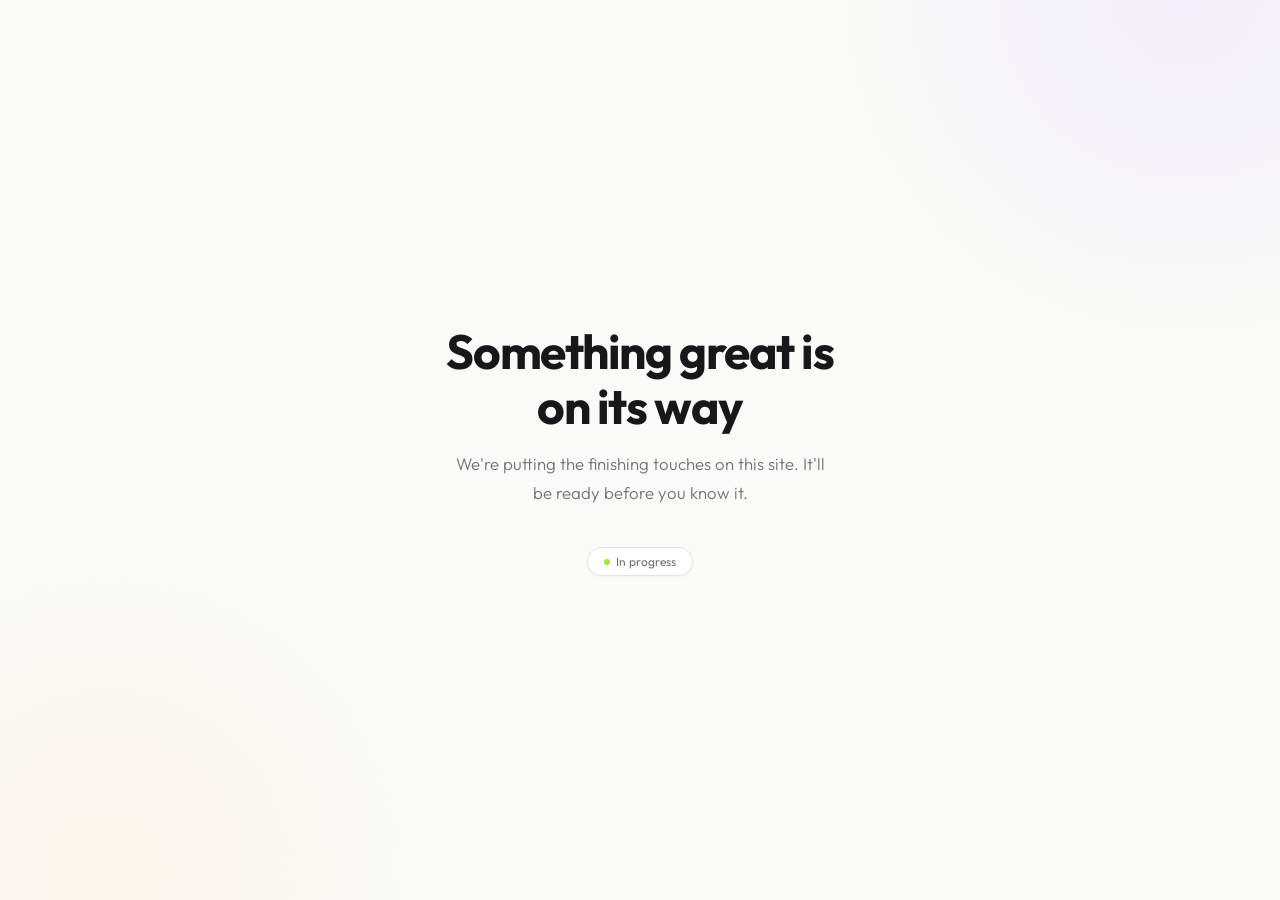
==== wwwroot/index.html @ 598d8e26 "Initial site: victor-law" ====
<!DOCTYPE html>
<html lang="en">
<head>
  <meta charset="UTF-8">
  <meta name="viewport" content="width=device-width, initial-scale=1.0">
  <title>victor-law</title>
  <link rel="preconnect" href="https://fonts.googleapis.com">
  <link href="https://fonts.googleapis.com/css2?family=Outfit:wght@300;400;600;700&display=swap" rel="stylesheet">
  <style>
    * { margin: 0; padding: 0; box-sizing: border-box; }

    body {
      min-height: 100vh;
      display: flex;
      align-items: center;
      justify-content: center;
      font-family: 'Outfit', sans-serif;
      background: #fafaf8;
      color: #18181b;
      padding: 2rem;
      position: relative;
      overflow: hidden;
    }

    body::before {
      content: '';
      position: fixed;
      top: -40%;
      right: -20%;
      width: 700px;
      height: 700px;
      background: radial-gradient(circle, rgba(215, 200, 255, 0.25) 0%, transparent 70%);
      pointer-events: none;
    }

    body::after {
      content: '';
      position: fixed;
      bottom: -30%;
      left: -15%;
      width: 600px;
      height: 600px;
      background: radial-gradient(circle, rgba(255, 220, 180, 0.2) 0%, transparent 70%);
      pointer-events: none;
    }

    .page {
      position: relative;
      z-index: 1;
      text-align: center;
      max-width: 520px;
    }

    h1 {
      font-size: clamp(2rem, 5vw, 3rem);
      font-weight: 700;
      letter-spacing: -0.03em;
      line-height: 1.15;
      margin-bottom: 1rem;
    }

    .subtitle {
      font-size: 1.05rem;
      font-weight: 300;
      color: #71717a;
      line-height: 1.7;
      max-width: 380px;
      margin: 0 auto 2.5rem;
    }

    .pill {
      display: inline-flex;
      align-items: center;
      gap: 6px;
      background: #fff;
      border: 1px solid #e4e4e7;
      border-radius: 100px;
      padding: 6px 16px;
      font-size: 0.75rem;
      font-weight: 400;
      color: #71717a;
      box-shadow: 0 1px 3px rgba(0,0,0,0.04);
    }

    .pill .dot {
      width: 6px;
      height: 6px;
      border-radius: 50%;
      background: #a3e635;
      flex-shrink: 0;
    }
  </style>
</head>
<body>
  <div class="page">
    <h1>Something great is<br>on its way</h1>
    <p class="subtitle">We're putting the finishing touches on this site. It'll be ready before you know it.</p>
    <div class="pill">
      <span class="dot"></span>
      In progress
    </div>
  </div>
</body>
</html>
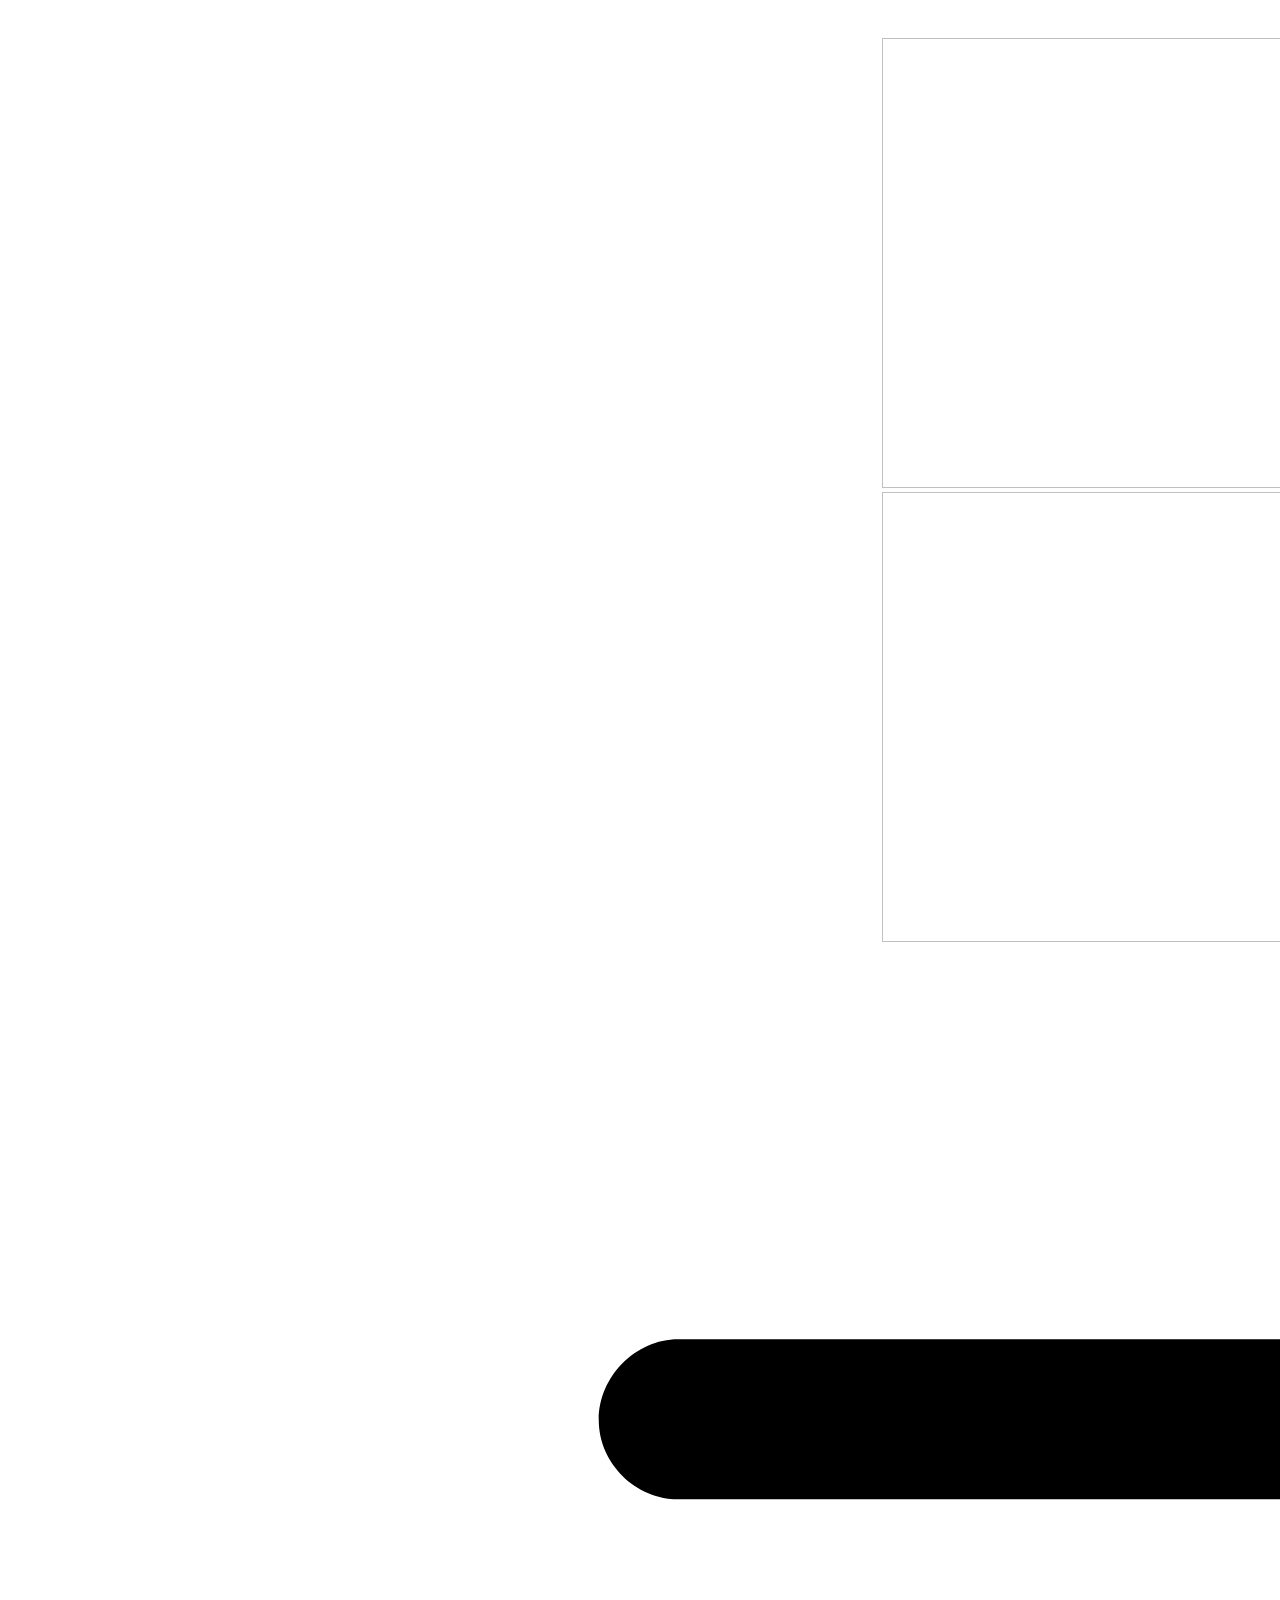
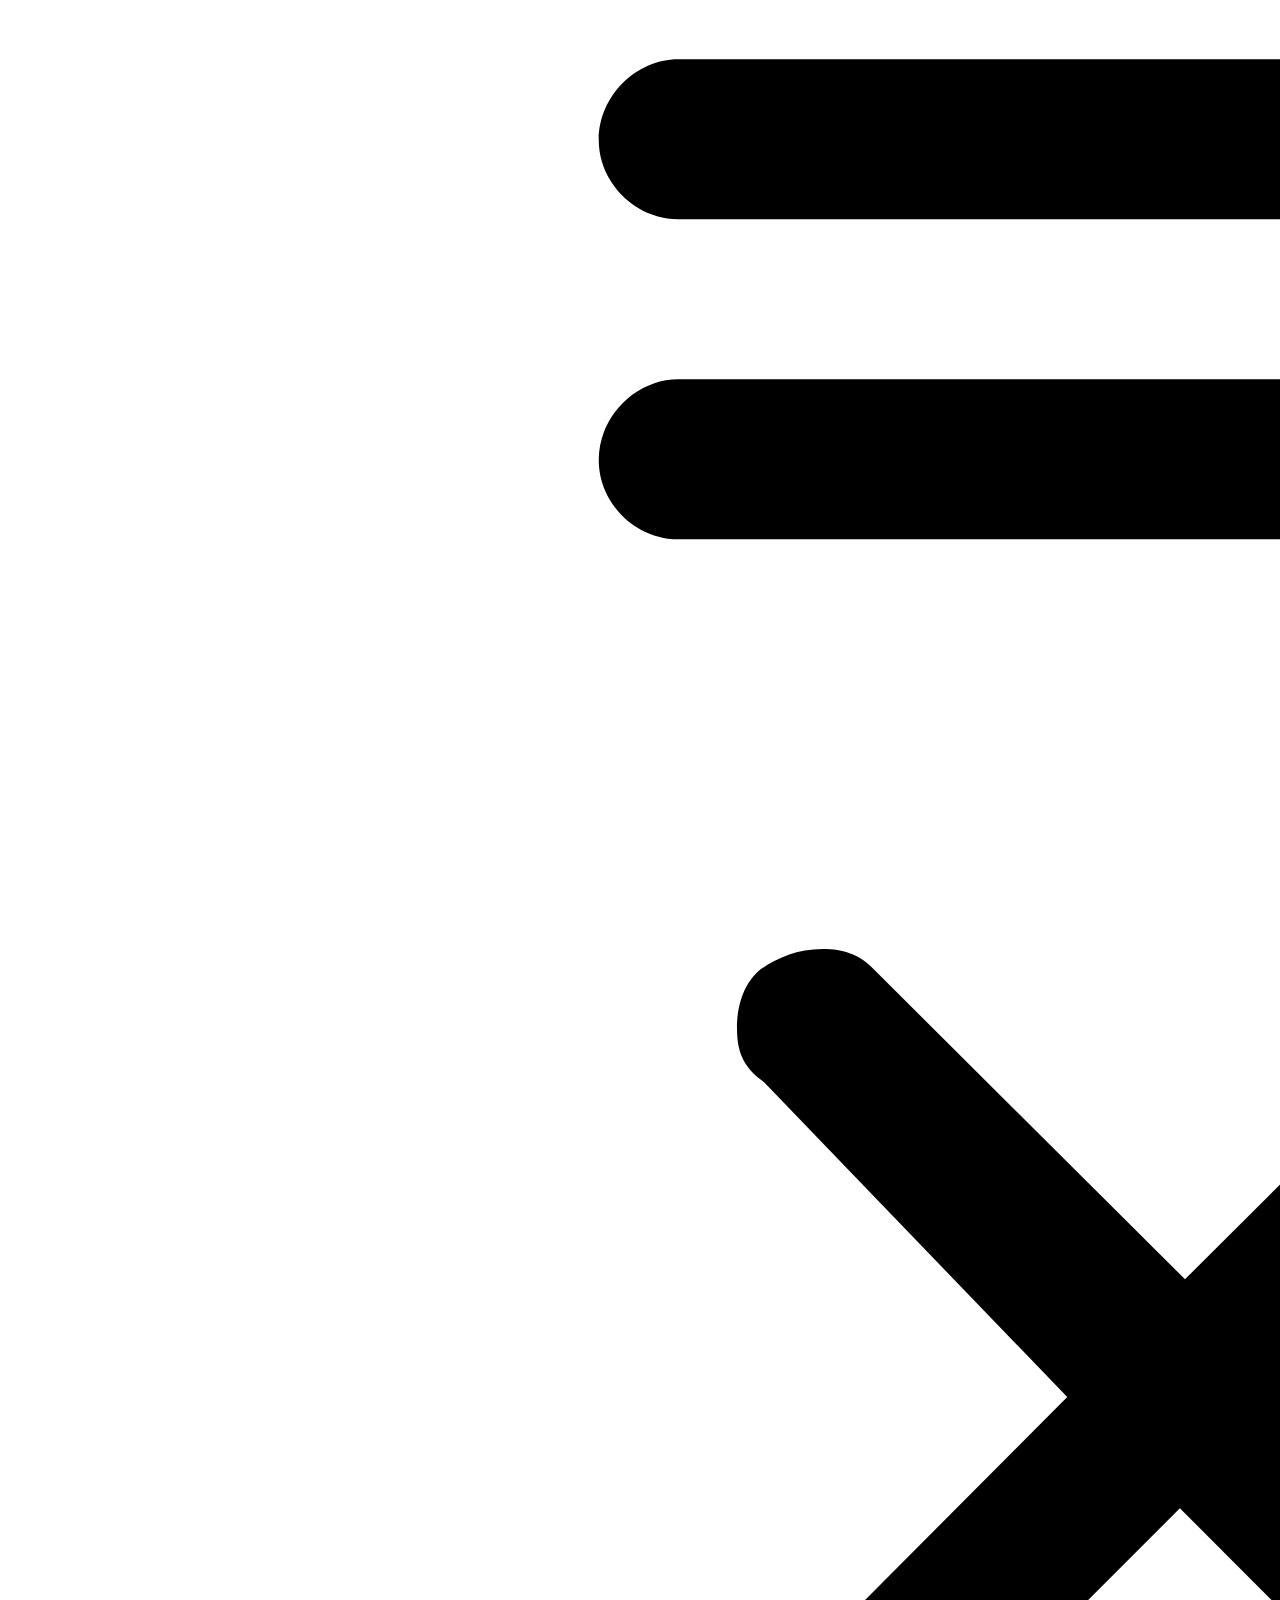
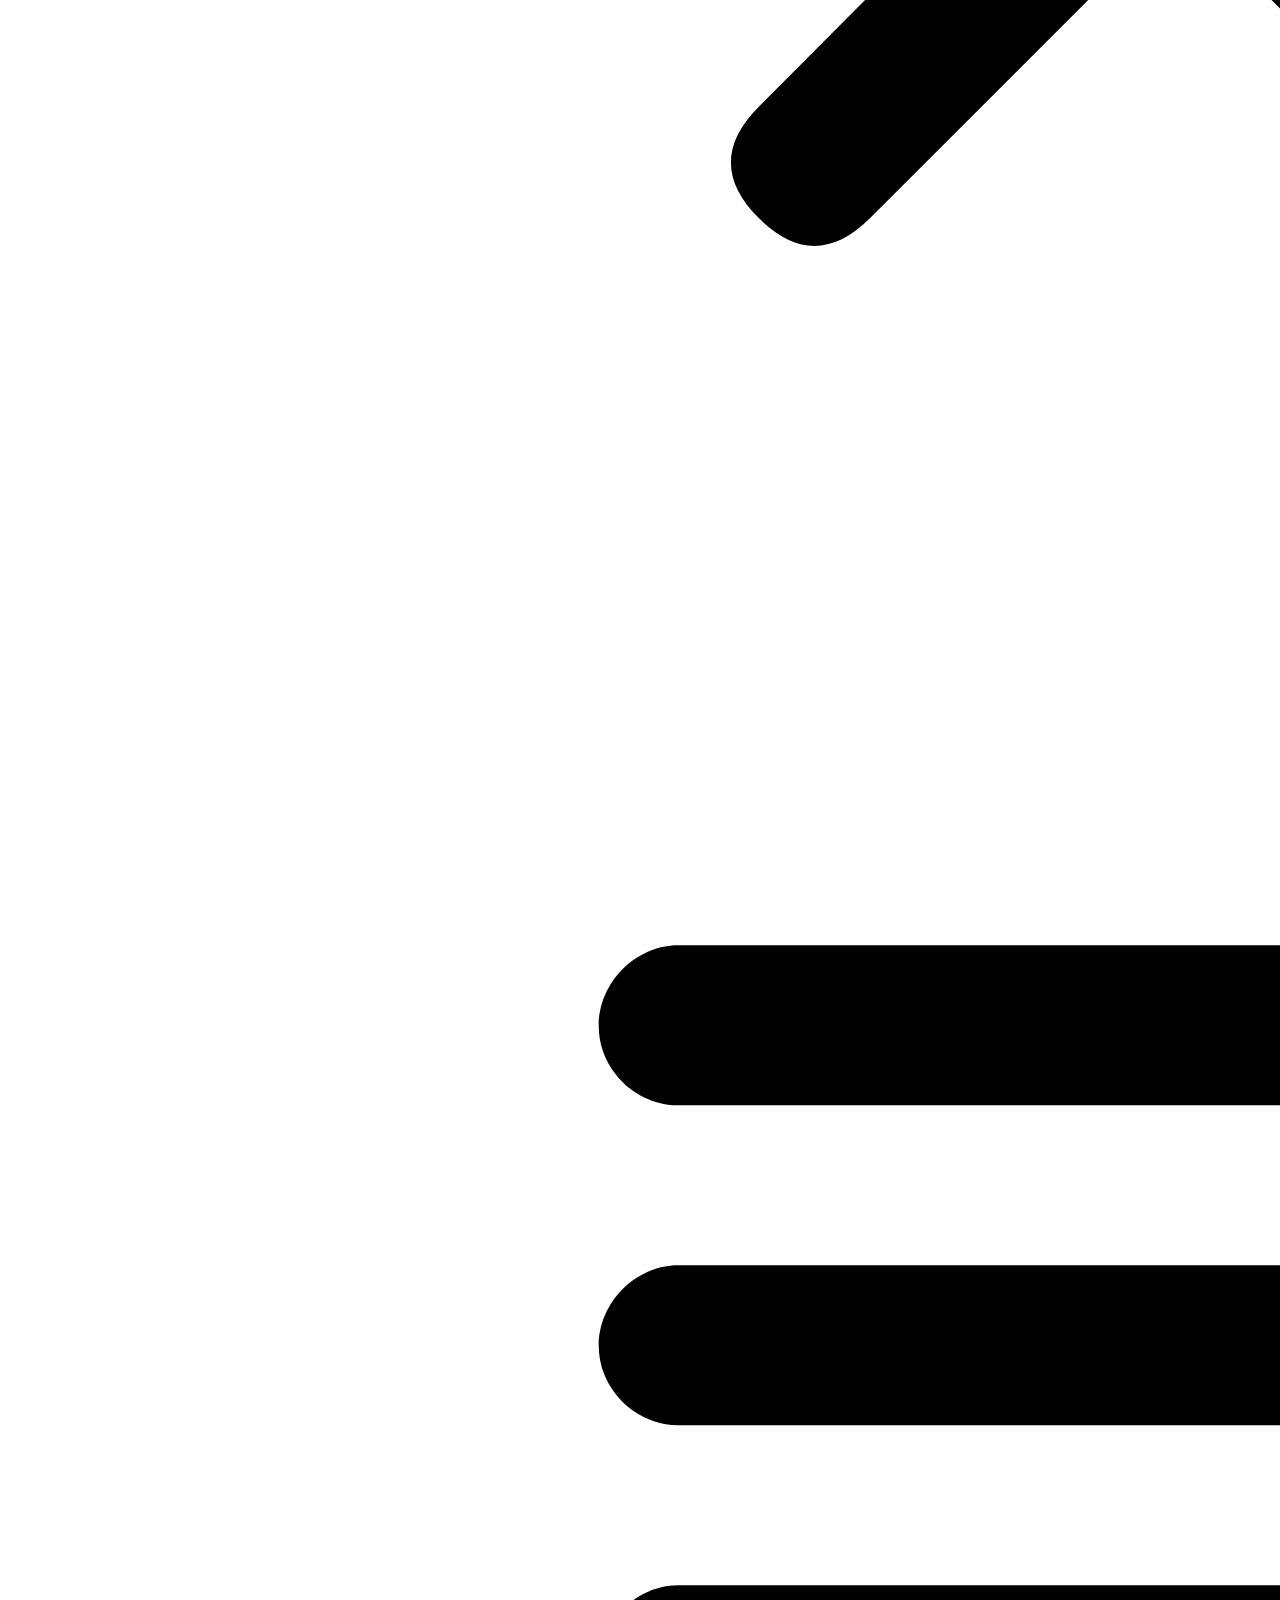
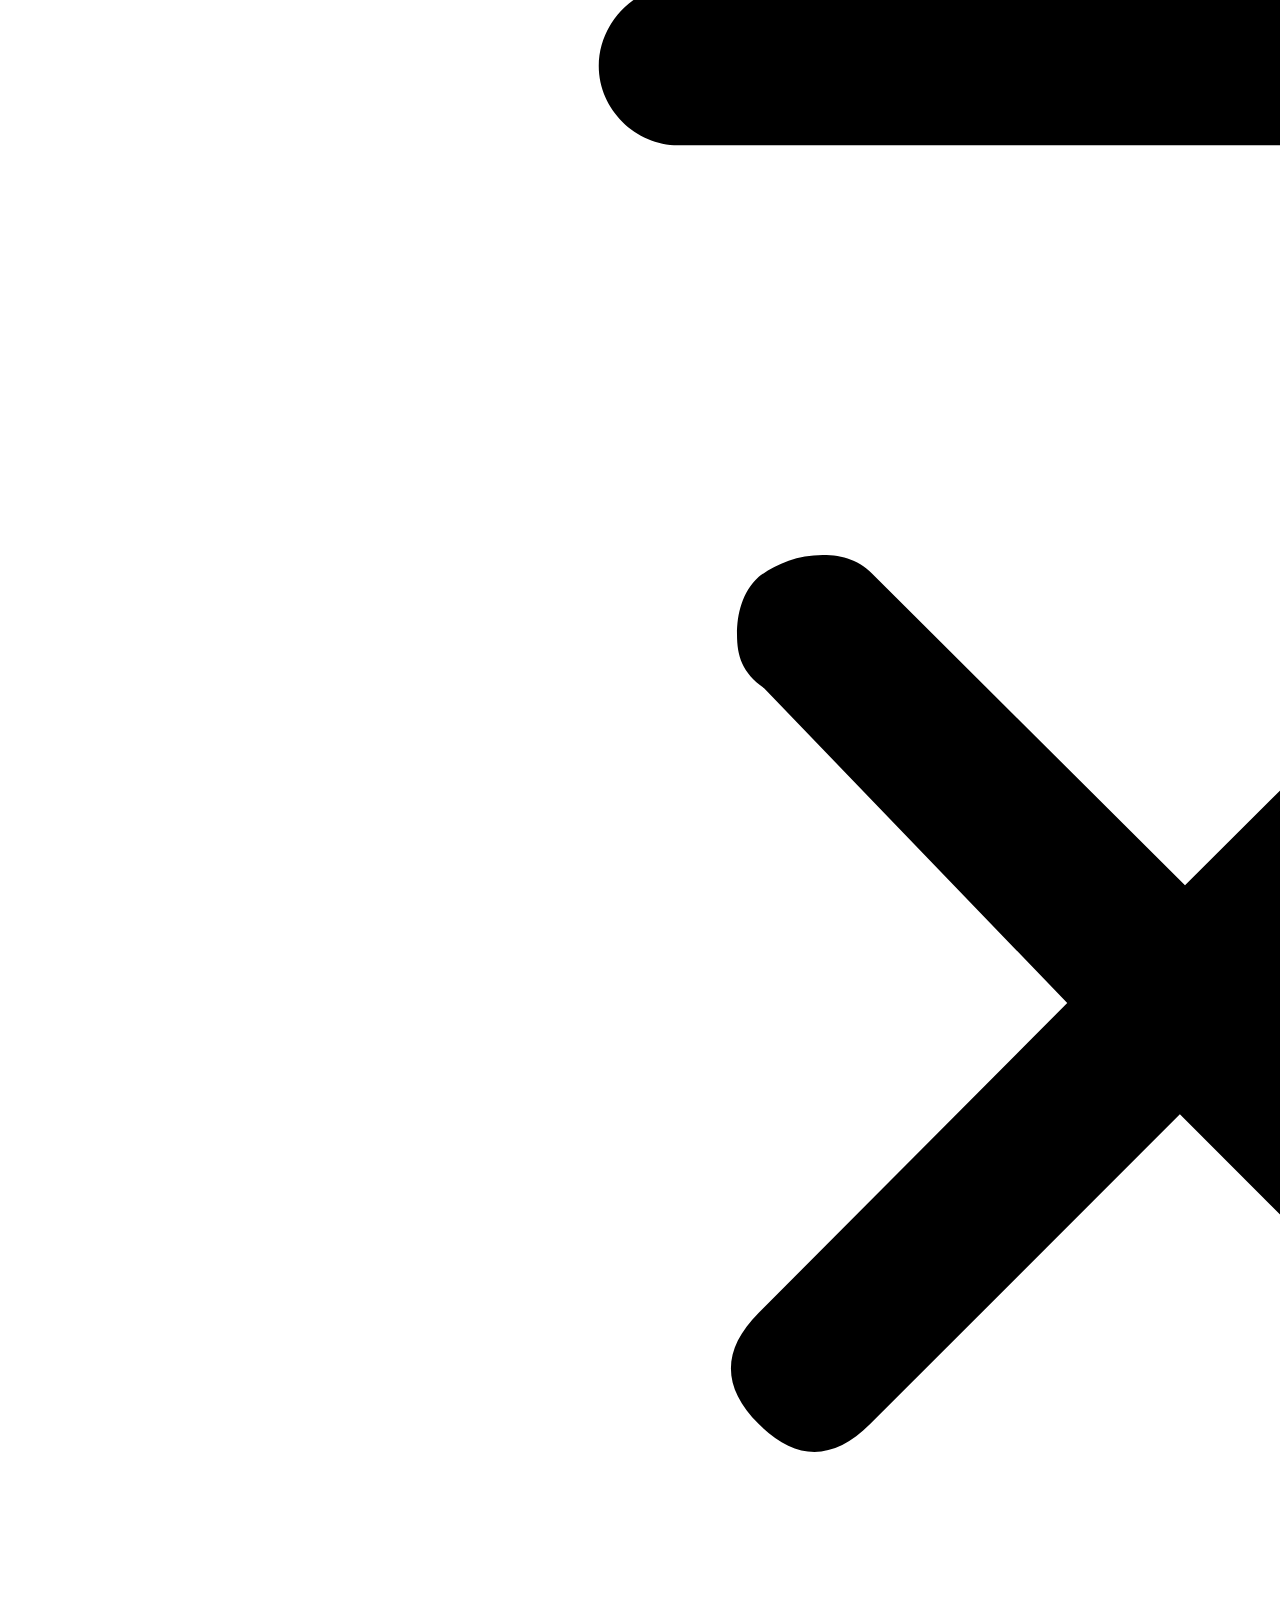
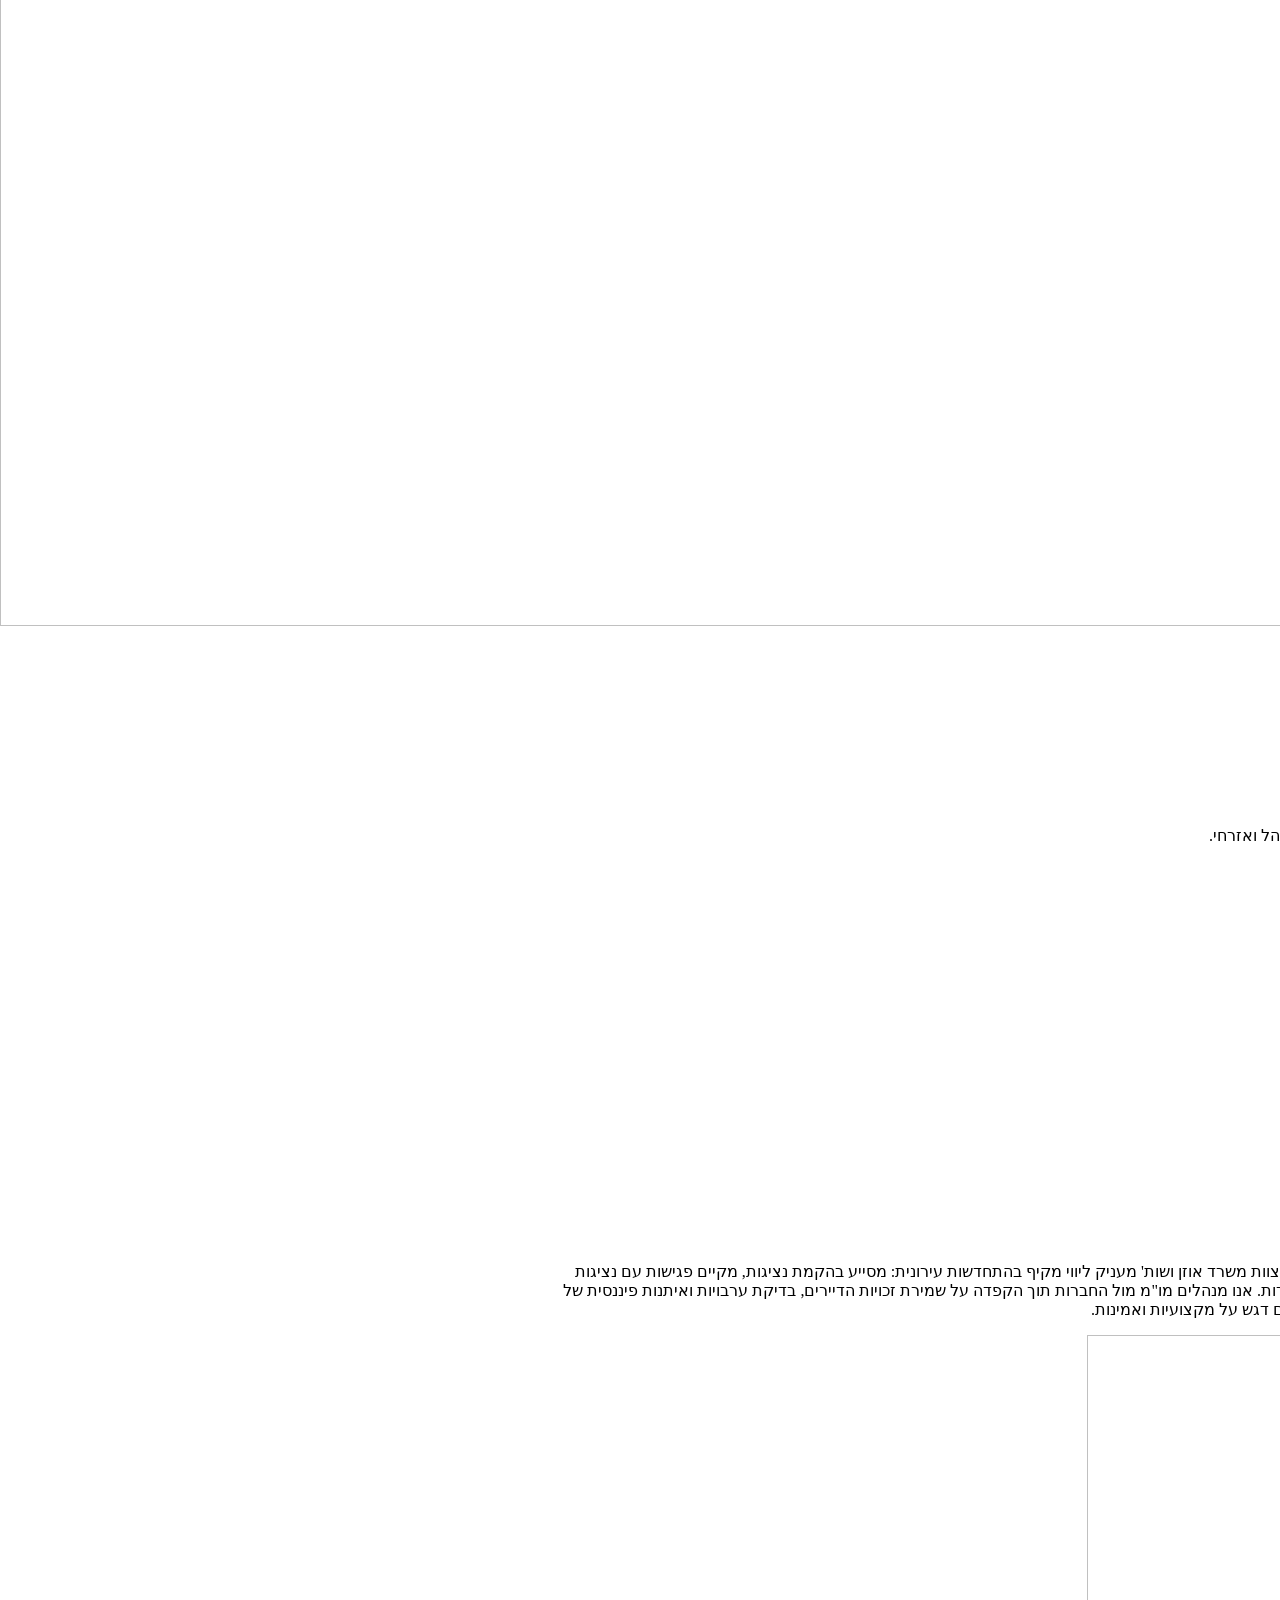
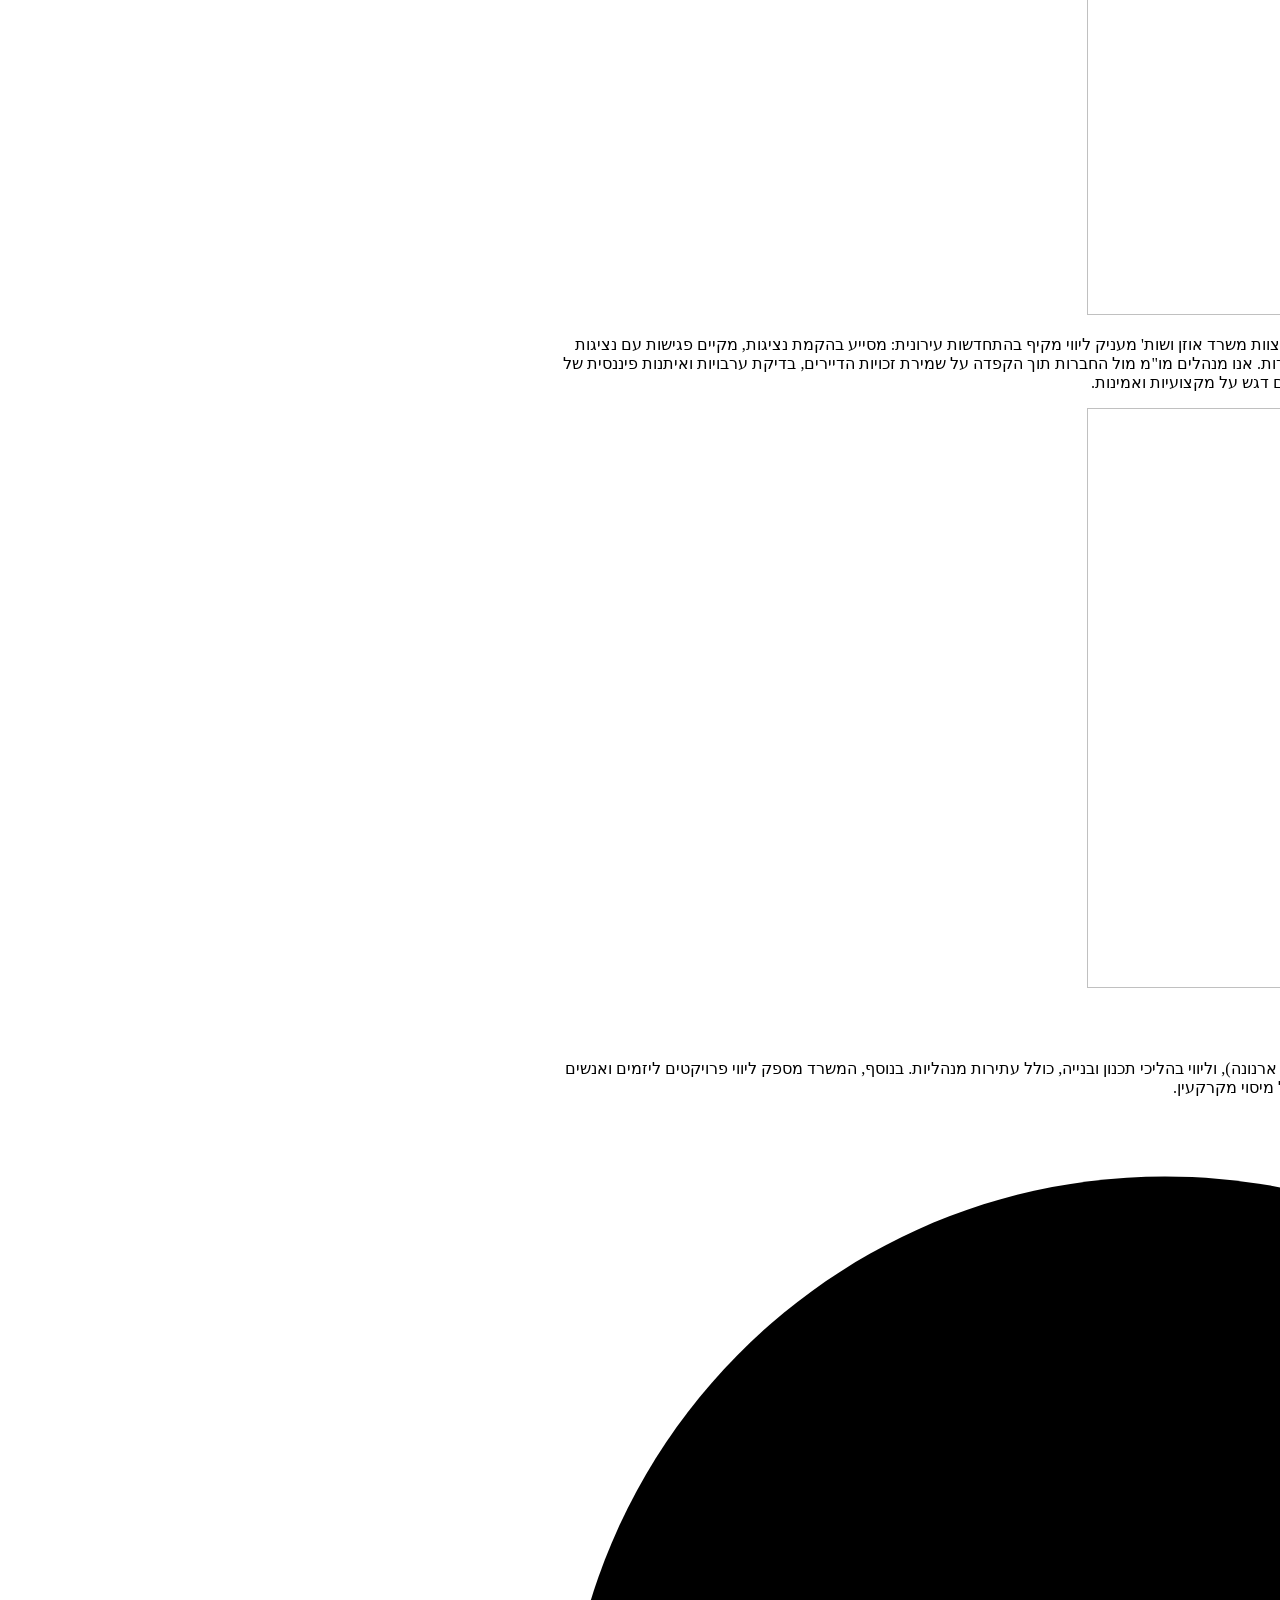
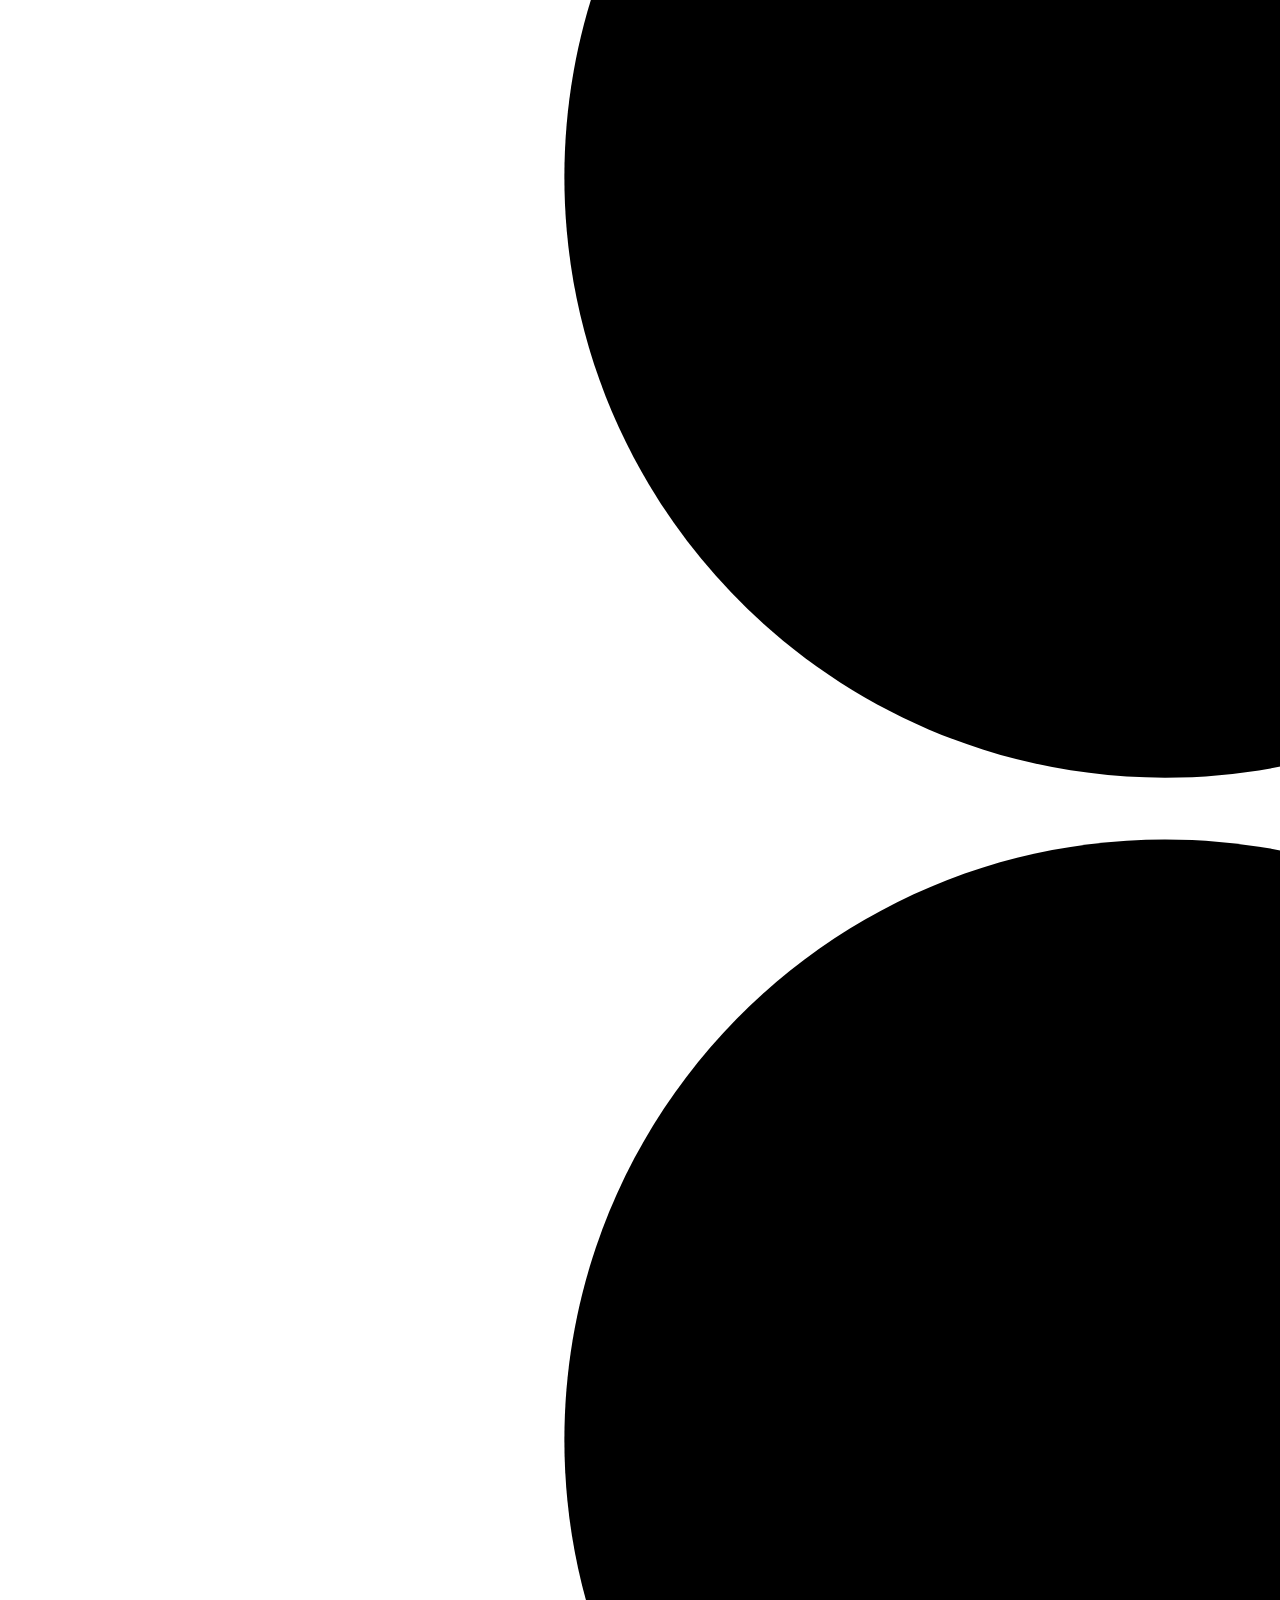
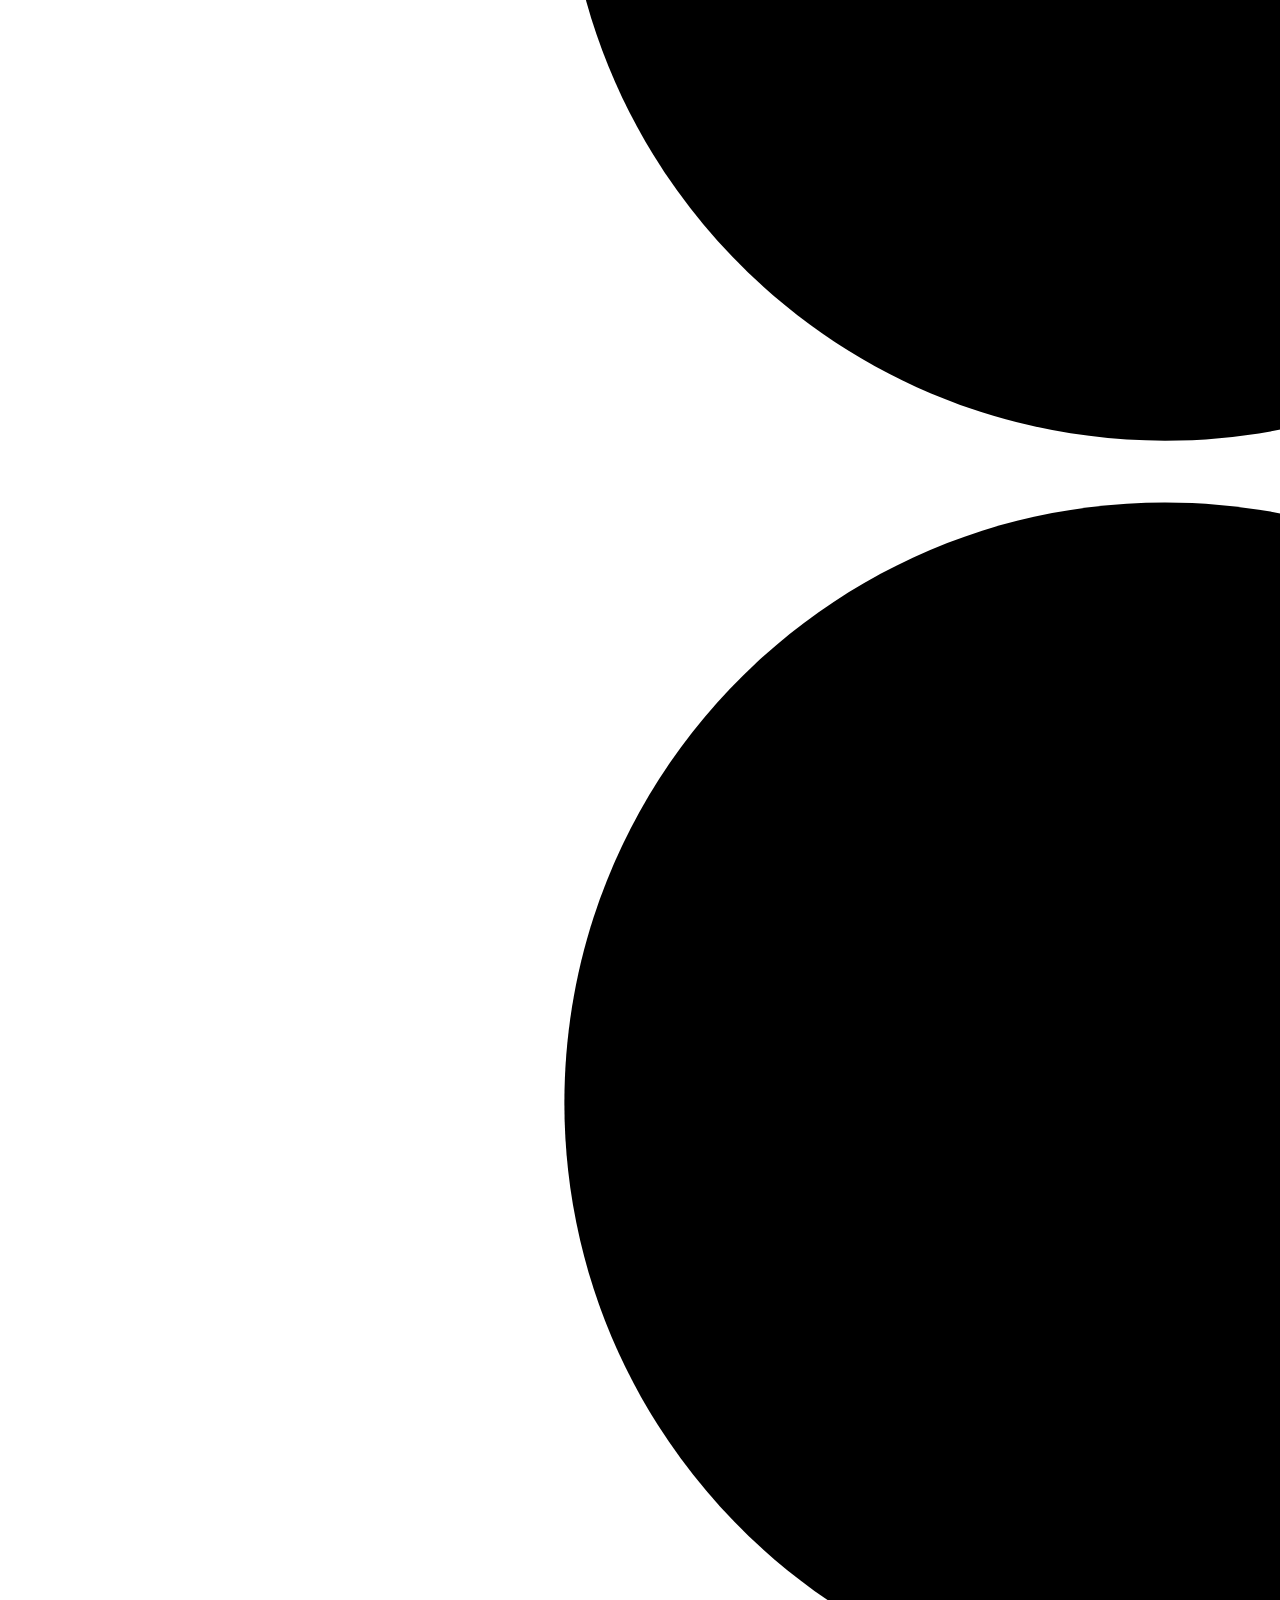
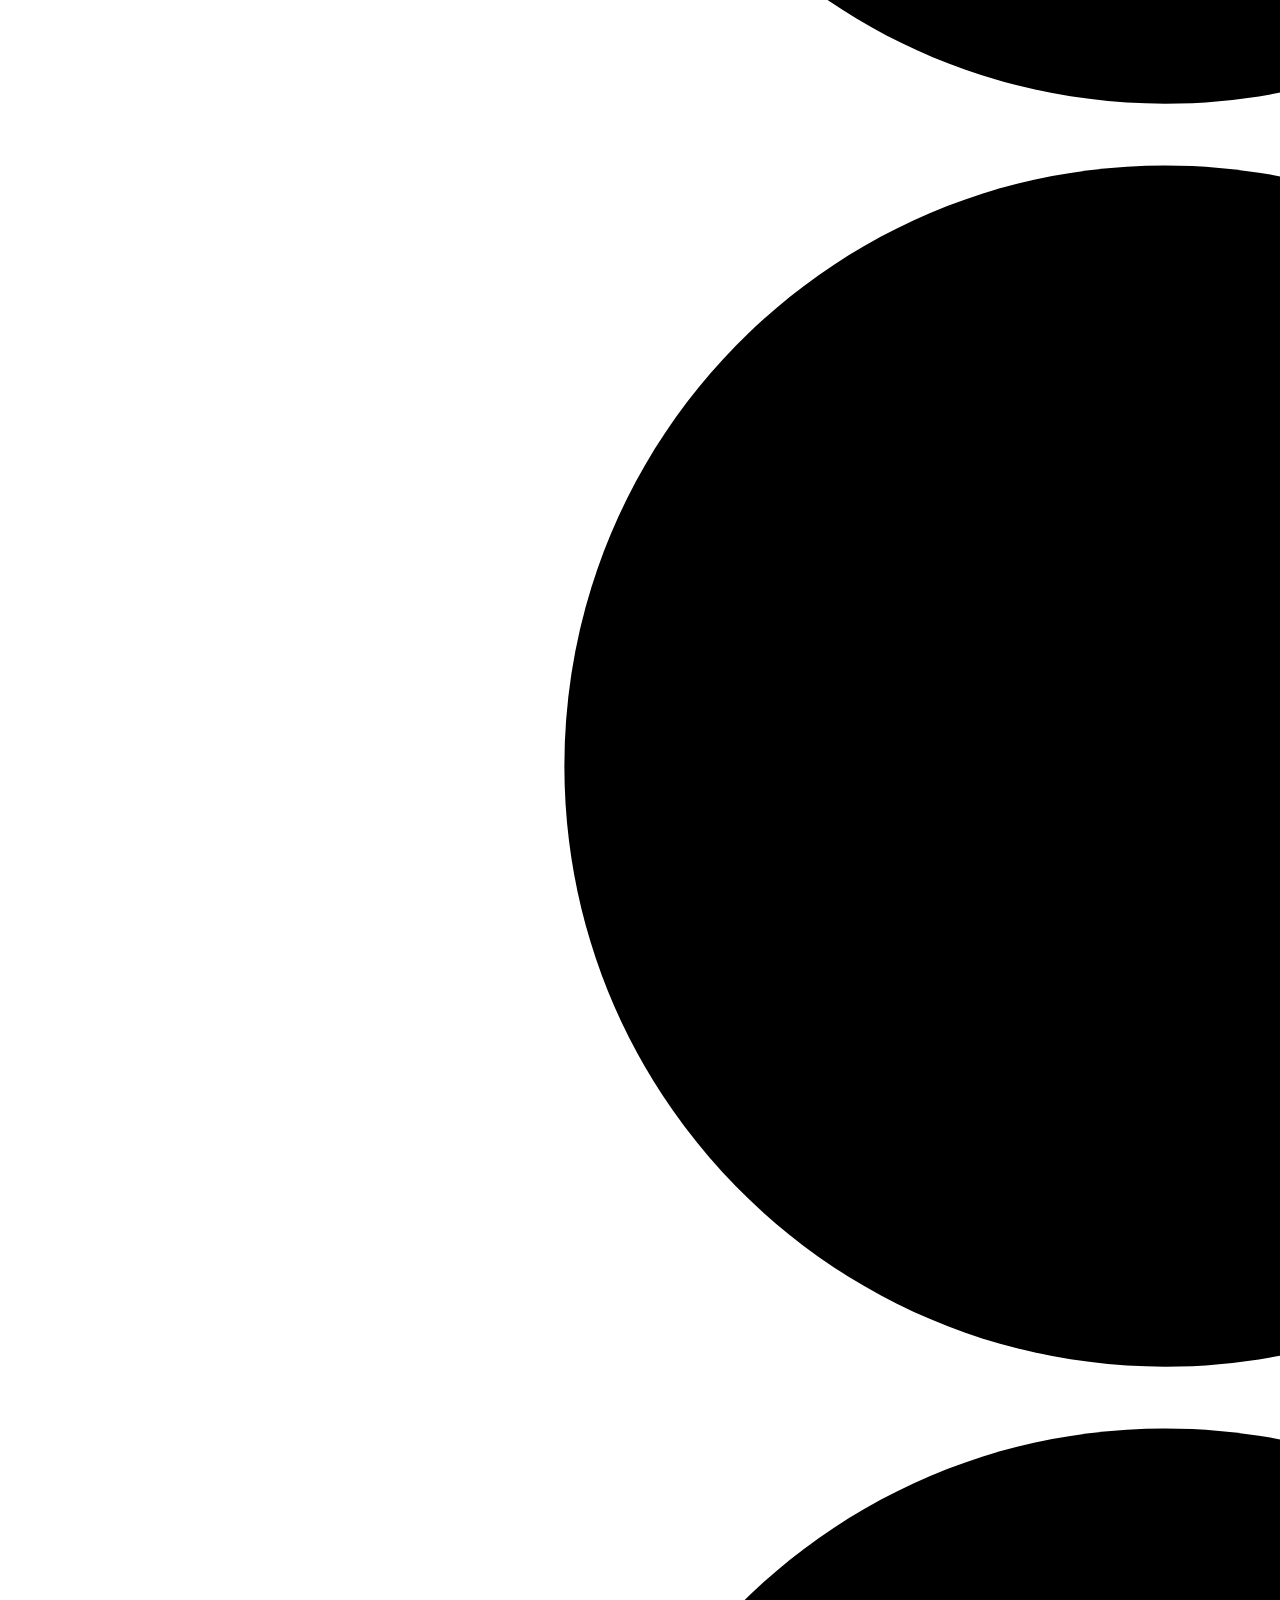
==== commit 4e3b6219: "Mirror victor-law.co.il one-page site as static copy Static snapshot of the existing WordPress/Eleme" ====
--- a/wwwroot/index.html
+++ b/wwwroot/index.html
@@ -1,104 +1,649 @@
-<!DOCTYPE html>
-<html lang="en">
+<!doctype html>
+<html dir="rtl" lang="he-IL">
 <head>
-  <meta charset="UTF-8">
-  <meta name="viewport" content="width=device-width, initial-scale=1.0">
-  <title>victor-law</title>
-  <link rel="preconnect" href="https://fonts.googleapis.com">
-  <link href="https://fonts.googleapis.com/css2?family=Outfit:wght@300;400;600;700&display=swap" rel="stylesheet">
-  <style>
-    * { margin: 0; padding: 0; box-sizing: border-box; }
-
-    body {
-      min-height: 100vh;
-      display: flex;
-      align-items: center;
-      justify-content: center;
-      font-family: 'Outfit', sans-serif;
-      background: #fafaf8;
-      color: #18181b;
-      padding: 2rem;
-      position: relative;
-      overflow: hidden;
-    }
-
-    body::before {
-      content: '';
-      position: fixed;
-      top: -40%;
-      right: -20%;
-      width: 700px;
-      height: 700px;
-      background: radial-gradient(circle, rgba(215, 200, 255, 0.25) 0%, transparent 70%);
-      pointer-events: none;
-    }
-
-    body::after {
-      content: '';
-      position: fixed;
-      bottom: -30%;
-      left: -15%;
-      width: 600px;
-      height: 600px;
-      background: radial-gradient(circle, rgba(255, 220, 180, 0.2) 0%, transparent 70%);
-      pointer-events: none;
-    }
-
-    .page {
-      position: relative;
-      z-index: 1;
-      text-align: center;
-      max-width: 520px;
-    }
-
-    h1 {
-      font-size: clamp(2rem, 5vw, 3rem);
-      font-weight: 700;
-      letter-spacing: -0.03em;
-      line-height: 1.15;
-      margin-bottom: 1rem;
-    }
-
-    .subtitle {
-      font-size: 1.05rem;
-      font-weight: 300;
-      color: #71717a;
-      line-height: 1.7;
-      max-width: 380px;
-      margin: 0 auto 2.5rem;
-    }
-
-    .pill {
-      display: inline-flex;
-      align-items: center;
-      gap: 6px;
-      background: #fff;
-      border: 1px solid #e4e4e7;
-      border-radius: 100px;
-      padding: 6px 16px;
-      font-size: 0.75rem;
-      font-weight: 400;
-      color: #71717a;
-      box-shadow: 0 1px 3px rgba(0,0,0,0.04);
-    }
-
-    .pill .dot {
-      width: 6px;
-      height: 6px;
-      border-radius: 50%;
-      background: #a3e635;
-      flex-shrink: 0;
-    }
-  </style>
-</head>
-<body>
-  <div class="page">
-    <h1>Something great is<br>on its way</h1>
-    <p class="subtitle">We're putting the finishing touches on this site. It'll be ready before you know it.</p>
-    <div class="pill">
-      <span class="dot"></span>
-      In progress
-    </div>
-  </div>
+	<meta charset="UTF-8">
+	<meta name="viewport" content="width=device-width, initial-scale=1">
+	<link rel="profile" href="https://gmpg.org/xfn/11">
+	<title>אוזן ושות' - משרד עורכי דין</title>
+<meta name='robots' content='max-image-preview:large' />
+<style id="wp-img-auto-sizes-contain-inline-css">
+img:is([sizes=auto i],[sizes^="auto," i]){contain-intrinsic-size:3000px 1500px}
+/*# sourceURL=wp-img-auto-sizes-contain-inline-css */
+</style>
+
+<style id="wp-emoji-styles-inline-css">
+
+	img.wp-smiley, img.emoji {
+		display: inline !important;
+		border: none !important;
+		box-shadow: none !important;
+		height: 1em !important;
+		width: 1em !important;
+		margin: 0 0.07em !important;
+		vertical-align: -0.1em !important;
+		background: none !important;
+		padding: 0 !important;
+	}
+/*# sourceURL=wp-emoji-styles-inline-css */
+</style>
+<style id="global-styles-inline-css">
+:root{--wp--preset--aspect-ratio--square: 1;--wp--preset--aspect-ratio--4-3: 4/3;--wp--preset--aspect-ratio--3-4: 3/4;--wp--preset--aspect-ratio--3-2: 3/2;--wp--preset--aspect-ratio--2-3: 2/3;--wp--preset--aspect-ratio--16-9: 16/9;--wp--preset--aspect-ratio--9-16: 9/16;--wp--preset--color--black: #000000;--wp--preset--color--cyan-bluish-gray: #abb8c3;--wp--preset--color--white: #ffffff;--wp--preset--color--pale-pink: #f78da7;--wp--preset--color--vivid-red: #cf2e2e;--wp--preset--color--luminous-vivid-orange: #ff6900;--wp--preset--color--luminous-vivid-amber: #fcb900;--wp--preset--color--light-green-cyan: #7bdcb5;--wp--preset--color--vivid-green-cyan: #00d084;--wp--preset--color--pale-cyan-blue: #8ed1fc;--wp--preset--color--vivid-cyan-blue: #0693e3;--wp--preset--color--vivid-purple: #9b51e0;--wp--preset--gradient--vivid-cyan-blue-to-vivid-purple: linear-gradient(135deg,rgb(6,147,227) 0%,rgb(155,81,224) 100%);--wp--preset--gradient--light-green-cyan-to-vivid-green-cyan: linear-gradient(135deg,rgb(122,220,180) 0%,rgb(0,208,130) 100%);--wp--preset--gradient--luminous-vivid-amber-to-luminous-vivid-orange: linear-gradient(135deg,rgb(252,185,0) 0%,rgb(255,105,0) 100%);--wp--preset--gradient--luminous-vivid-orange-to-vivid-red: linear-gradient(135deg,rgb(255,105,0) 0%,rgb(207,46,46) 100%);--wp--preset--gradient--very-light-gray-to-cyan-bluish-gray: linear-gradient(135deg,rgb(238,238,238) 0%,rgb(169,184,195) 100%);--wp--preset--gradient--cool-to-warm-spectrum: linear-gradient(135deg,rgb(74,234,220) 0%,rgb(151,120,209) 20%,rgb(207,42,186) 40%,rgb(238,44,130) 60%,rgb(251,105,98) 80%,rgb(254,248,76) 100%);--wp--preset--gradient--blush-light-purple: linear-gradient(135deg,rgb(255,206,236) 0%,rgb(152,150,240) 100%);--wp--preset--gradient--blush-bordeaux: linear-gradient(135deg,rgb(254,205,165) 0%,rgb(254,45,45) 50%,rgb(107,0,62) 100%);--wp--preset--gradient--luminous-dusk: linear-gradient(135deg,rgb(255,203,112) 0%,rgb(199,81,192) 50%,rgb(65,88,208) 100%);--wp--preset--gradient--pale-ocean: linear-gradient(135deg,rgb(255,245,203) 0%,rgb(182,227,212) 50%,rgb(51,167,181) 100%);--wp--preset--gradient--electric-grass: linear-gradient(135deg,rgb(202,248,128) 0%,rgb(113,206,126) 100%);--wp--preset--gradient--midnight: linear-gradient(135deg,rgb(2,3,129) 0%,rgb(40,116,252) 100%);--wp--preset--font-size--small: 13px;--wp--preset--font-size--medium: 20px;--wp--preset--font-size--large: 36px;--wp--preset--font-size--x-large: 42px;--wp--preset--spacing--20: 0.44rem;--wp--preset--spacing--30: 0.67rem;--wp--preset--spacing--40: 1rem;--wp--preset--spacing--50: 1.5rem;--wp--preset--spacing--60: 2.25rem;--wp--preset--spacing--70: 3.38rem;--wp--preset--spacing--80: 5.06rem;--wp--preset--shadow--natural: 6px 6px 9px rgba(0, 0, 0, 0.2);--wp--preset--shadow--deep: 12px 12px 50px rgba(0, 0, 0, 0.4);--wp--preset--shadow--sharp: 6px 6px 0px rgba(0, 0, 0, 0.2);--wp--preset--shadow--outlined: 6px 6px 0px -3px rgb(255, 255, 255), 6px 6px rgb(0, 0, 0);--wp--preset--shadow--crisp: 6px 6px 0px rgb(0, 0, 0);}:root { --wp--style--global--content-size: 800px;--wp--style--global--wide-size: 1200px; }:where(body) { margin: 0; }.wp-site-blocks > .alignleft { float: left; margin-right: 2em; }.wp-site-blocks > .alignright { float: right; margin-left: 2em; }.wp-site-blocks > .aligncenter { justify-content: center; margin-left: auto; margin-right: auto; }:where(.wp-site-blocks) > * { margin-block-start: 24px; margin-block-end: 0; }:where(.wp-site-blocks) > :first-child { margin-block-start: 0; }:where(.wp-site-blocks) > :last-child { margin-block-end: 0; }:root { --wp--style--block-gap: 24px; }:root :where(.is-layout-flow) > :first-child{margin-block-start: 0;}:root :where(.is-layout-flow) > :last-child{margin-block-end: 0;}:root :where(.is-layout-flow) > *{margin-block-start: 24px;margin-block-end: 0;}:root :where(.is-layout-constrained) > :first-child{margin-block-start: 0;}:root :where(.is-layout-constrained) > :last-child{margin-block-end: 0;}:root :where(.is-layout-constrained) > *{margin-block-start: 24px;margin-block-end: 0;}:root :where(.is-layout-flex){gap: 24px;}:root :where(.is-layout-grid){gap: 24px;}.is-layout-flow > .alignleft{float: left;margin-inline-start: 0;margin-inline-end: 2em;}.is-layout-flow > .alignright{float: right;margin-inline-start: 2em;margin-inline-end: 0;}.is-layout-flow > .aligncenter{margin-left: auto !important;margin-right: auto !important;}.is-layout-constrained > .alignleft{float: left;margin-inline-start: 0;margin-inline-end: 2em;}.is-layout-constrained > .alignright{float: right;margin-inline-start: 2em;margin-inline-end: 0;}.is-layout-constrained > .aligncenter{margin-left: auto !important;margin-right: auto !important;}.is-layout-constrained > :where(:not(.alignleft):not(.alignright):not(.alignfull)){max-width: var(--wp--style--global--content-size);margin-left: auto !important;margin-right: auto !important;}.is-layout-constrained > .alignwide{max-width: var(--wp--style--global--wide-size);}body .is-layout-flex{display: flex;}.is-layout-flex{flex-wrap: wrap;align-items: center;}.is-layout-flex > :is(*, div){margin: 0;}body .is-layout-grid{display: grid;}.is-layout-grid > :is(*, div){margin: 0;}body{padding-top: 0px;padding-right: 0px;padding-bottom: 0px;padding-left: 0px;}:root :where(.wp-element-button, .wp-block-button__link){background-color: #32373c;border-width: 0;color: #fff;font-family: inherit;font-size: inherit;font-style: inherit;font-weight: inherit;letter-spacing: inherit;line-height: inherit;padding-top: calc(0.667em + 2px);padding-right: calc(1.333em + 2px);padding-bottom: calc(0.667em + 2px);padding-left: calc(1.333em + 2px);text-decoration: none;text-transform: inherit;}.has-black-color{color: var(--wp--preset--color--black) !important;}.has-cyan-bluish-gray-color{color: var(--wp--preset--color--cyan-bluish-gray) !important;}.has-white-color{color: var(--wp--preset--color--white) !important;}.has-pale-pink-color{color: var(--wp--preset--color--pale-pink) !important;}.has-vivid-red-color{color: var(--wp--preset--color--vivid-red) !important;}.has-luminous-vivid-orange-color{color: var(--wp--preset--color--luminous-vivid-orange) !important;}.has-luminous-vivid-amber-color{color: var(--wp--preset--color--luminous-vivid-amber) !important;}.has-light-green-cyan-color{color: var(--wp--preset--color--light-green-cyan) !important;}.has-vivid-green-cyan-color{color: var(--wp--preset--color--vivid-green-cyan) !important;}.has-pale-cyan-blue-color{color: var(--wp--preset--color--pale-cyan-blue) !important;}.has-vivid-cyan-blue-color{color: var(--wp--preset--color--vivid-cyan-blue) !important;}.has-vivid-purple-color{color: var(--wp--preset--color--vivid-purple) !important;}.has-black-background-color{background-color: var(--wp--preset--color--black) !important;}.has-cyan-bluish-gray-background-color{background-color: var(--wp--preset--color--cyan-bluish-gray) !important;}.has-white-background-color{background-color: var(--wp--preset--color--white) !important;}.has-pale-pink-background-color{background-color: var(--wp--preset--color--pale-pink) !important;}.has-vivid-red-background-color{background-color: var(--wp--preset--color--vivid-red) !important;}.has-luminous-vivid-orange-background-color{background-color: var(--wp--preset--color--luminous-vivid-orange) !important;}.has-luminous-vivid-amber-background-color{background-color: var(--wp--preset--color--luminous-vivid-amber) !important;}.has-light-green-cyan-background-color{background-color: var(--wp--preset--color--light-green-cyan) !important;}.has-vivid-green-cyan-background-color{background-color: var(--wp--preset--color--vivid-green-cyan) !important;}.has-pale-cyan-blue-background-color{background-color: var(--wp--preset--color--pale-cyan-blue) !important;}.has-vivid-cyan-blue-background-color{background-color: var(--wp--preset--color--vivid-cyan-blue) !important;}.has-vivid-purple-background-color{background-color: var(--wp--preset--color--vivid-purple) !important;}.has-black-border-color{border-color: var(--wp--preset--color--black) !important;}.has-cyan-bluish-gray-border-color{border-color: var(--wp--preset--color--cyan-bluish-gray) !important;}.has-white-border-color{border-color: var(--wp--preset--color--white) !important;}.has-pale-pink-border-color{border-color: var(--wp--preset--color--pale-pink) !important;}.has-vivid-red-border-color{border-color: var(--wp--preset--color--vivid-red) !important;}.has-luminous-vivid-orange-border-color{border-color: var(--wp--preset--color--luminous-vivid-orange) !important;}.has-luminous-vivid-amber-border-color{border-color: var(--wp--preset--color--luminous-vivid-amber) !important;}.has-light-green-cyan-border-color{border-color: var(--wp--preset--color--light-green-cyan) !important;}.has-vivid-green-cyan-border-color{border-color: var(--wp--preset--color--vivid-green-cyan) !important;}.has-pale-cyan-blue-border-color{border-color: var(--wp--preset--color--pale-cyan-blue) !important;}.has-vivid-cyan-blue-border-color{border-color: var(--wp--preset--color--vivid-cyan-blue) !important;}.has-vivid-purple-border-color{border-color: var(--wp--preset--color--vivid-purple) !important;}.has-vivid-cyan-blue-to-vivid-purple-gradient-background{background: var(--wp--preset--gradient--vivid-cyan-blue-to-vivid-purple) !important;}.has-light-green-cyan-to-vivid-green-cyan-gradient-background{background: var(--wp--preset--gradient--light-green-cyan-to-vivid-green-cyan) !important;}.has-luminous-vivid-amber-to-luminous-vivid-orange-gradient-background{background: var(--wp--preset--gradient--luminous-vivid-amber-to-luminous-vivid-orange) !important;}.has-luminous-vivid-orange-to-vivid-red-gradient-background{background: var(--wp--preset--gradient--luminous-vivid-orange-to-vivid-red) !important;}.has-very-light-gray-to-cyan-bluish-gray-gradient-background{background: var(--wp--preset--gradient--very-light-gray-to-cyan-bluish-gray) !important;}.has-cool-to-warm-spectrum-gradient-background{background: var(--wp--preset--gradient--cool-to-warm-spectrum) !important;}.has-blush-light-purple-gradient-background{background: var(--wp--preset--gradient--blush-light-purple) !important;}.has-blush-bordeaux-gradient-background{background: var(--wp--preset--gradient--blush-bordeaux) !important;}.has-luminous-dusk-gradient-background{background: var(--wp--preset--gradient--luminous-dusk) !important;}.has-pale-ocean-gradient-background{background: var(--wp--preset--gradient--pale-ocean) !important;}.has-electric-grass-gradient-background{background: var(--wp--preset--gradient--electric-grass) !important;}.has-midnight-gradient-background{background: var(--wp--preset--gradient--midnight) !important;}.has-small-font-size{font-size: var(--wp--preset--font-size--small) !important;}.has-medium-font-size{font-size: var(--wp--preset--font-size--medium) !important;}.has-large-font-size{font-size: var(--wp--preset--font-size--large) !important;}.has-x-large-font-size{font-size: var(--wp--preset--font-size--x-large) !important;}
+:root :where(.wp-block-icon svg){width: 24px;}
+:root :where(.wp-block-pullquote){font-size: 1.5em;line-height: 1.6;}
+/*# sourceURL=global-styles-inline-css */
+</style>
+<link rel='stylesheet' id='hello-elementor-css' href='/wp-content/themes/hello-elementor/style.min.css?ver=3.3.0' media='all' />
+<link rel='stylesheet' id='hello-elementor-theme-style-css' href='/wp-content/themes/hello-elementor/theme.min.css?ver=3.3.0' media='all' />
+<link rel='stylesheet' id='hello-elementor-header-footer-css' href='/wp-content/themes/hello-elementor/header-footer.min.css?ver=3.3.0' media='all' />
+<link rel='stylesheet' id='elementor-frontend-css' href='/wp-content/plugins/elementor/assets/css/frontend.min.css?ver=4.2.2' media='all' />
+<link rel='stylesheet' id='elementor-post-5-css' href='/wp-content/uploads/elementor/css/post-5.css?ver=1786560266' media='all' />
+<link rel='stylesheet' id='widget-image-css' href='/wp-content/plugins/elementor/assets/css/widget-image-rtl.min.css?ver=4.2.2' media='all' />
+<link rel='stylesheet' id='widget-nav-menu-css' href='/wp-content/plugins/elementor-pro/assets/css/widget-nav-menu-rtl.min.css?ver=3.27.5' media='all' />
+<link rel='stylesheet' id='widget-heading-css' href='/wp-content/plugins/elementor/assets/css/widget-heading-rtl.min.css?ver=4.2.2' media='all' />
+<link rel='stylesheet' id='e-animation-grow-css' href='/wp-content/plugins/elementor/assets/lib/animations/styles/e-animation-grow.min.css?ver=4.2.2' media='all' />
+<link rel='stylesheet' id='widget-divider-css' href='/wp-content/plugins/elementor/assets/css/widget-divider-rtl.min.css?ver=4.2.2' media='all' />
+<link rel='stylesheet' id='widget-icon-list-css' href='/wp-content/plugins/elementor/assets/css/widget-icon-list-rtl.min.css?ver=4.2.2' media='all' />
+<link rel='stylesheet' id='widget-loop-common-css' href='/wp-content/plugins/elementor-pro/assets/css/widget-loop-common-rtl.min.css?ver=3.27.5' media='all' />
+<link rel='stylesheet' id='widget-loop-grid-css' href='/wp-content/plugins/elementor-pro/assets/css/widget-loop-grid-rtl.min.css?ver=3.27.5' media='all' />
+<link rel='stylesheet' id='widget-spacer-css' href='/wp-content/plugins/elementor/assets/css/widget-spacer-rtl.min.css?ver=4.2.2' media='all' />
+<link rel='stylesheet' id='widget-form-css' href='/wp-content/plugins/elementor-pro/assets/css/widget-form-rtl.min.css?ver=3.27.5' media='all' />
+<link rel='stylesheet' id='e-sticky-css' href='/wp-content/plugins/elementor-pro/assets/css/modules/sticky.min.css?ver=3.27.5' media='all' />
+<link rel='stylesheet' id='elementor-post-11-css' href='/wp-content/uploads/elementor/css/post-11.css?ver=1786560266' media='all' />
+<link rel='stylesheet' id='elementor-gf-local-roboto-css' href='/wp-content/uploads/elementor/google-fonts/css/roboto.css?ver=1742241936' media='all' />
+<link rel='stylesheet' id='elementor-gf-local-robotoslab-css' href='/wp-content/uploads/elementor/google-fonts/css/robotoslab.css?ver=1742241953' media='all' />
+<link rel='stylesheet' id='elementor-gf-local-heebo-css' href='/wp-content/uploads/elementor/google-fonts/css/heebo.css?ver=1742241965' media='all' />
+<script id="jquery-core-js" src="/wp-includes/js/jquery/jquery.min.js?ver=3.7.1"></script>
+<script id="jquery-migrate-js" src="/wp-includes/js/jquery/jquery-migrate.min.js?ver=3.4.1"></script>
+<meta name="generator" content="WordPress 7.0.4" />
+<link rel="canonical" href="https://victor-vos.co.il/" />
+<meta name="generator" content="Elementor 4.2.2; features: e_font_icon_svg, additional_custom_breakpoints; settings: css_print_method-external, google_font-enabled, font_display-swap">
+			<style>
+				.e-con.e-parent:nth-of-type(n+4):not(.e-lazyloaded):not(.e-no-lazyload),
+				.e-con.e-parent:nth-of-type(n+4):not(.e-lazyloaded):not(.e-no-lazyload) * {
+					background-image: none !important;
+				}
+				@media screen and (max-height: 1024px) {
+					.e-con.e-parent:nth-of-type(n+3):not(.e-lazyloaded):not(.e-no-lazyload),
+					.e-con.e-parent:nth-of-type(n+3):not(.e-lazyloaded):not(.e-no-lazyload) * {
+						background-image: none !important;
+					}
+				}
+				@media screen and (max-height: 640px) {
+					.e-con.e-parent:nth-of-type(n+2):not(.e-lazyloaded):not(.e-no-lazyload),
+					.e-con.e-parent:nth-of-type(n+2):not(.e-lazyloaded):not(.e-no-lazyload) * {
+						background-image: none !important;
+					}
+				}
+			</style>
+						<meta name="theme-color" content="#29303D">
+			</head>
+<body class="rtl home wp-singular page-template page-template-elementor_header_footer page page-id-11 wp-embed-responsive wp-theme-hello-elementor theme-default elementor-default elementor-template-full-width elementor-kit-5 elementor-page elementor-page-11">
+
+
+<a class="skip-link screen-reader-text" href="#content">דלג לתוכן</a>
+
+<header id="site-header" class="site-header dynamic-header menu-dropdown-tablet">
+	<div class="header-inner">
+		<div class="site-branding show-title">
+							<div class="site-title hide">
+					<a href="/" title="דף הבית" rel="home">
+						אוזן ושות'					</a>
+				</div>
+					</div>
+
+					</div>
+</header>
+		<div data-elementor-type="wp-page" data-elementor-id="11" class="elementor elementor-11" data-elementor-post-type="page">
+				<div class="elementor-element elementor-element-239e1f9 e-flex e-con-boxed e-con e-parent" data-id="239e1f9" data-element_type="container" data-e-type="container">
+					<div class="e-con-inner">
+		<div class="elementor-element elementor-element-b417102 e-con-full elementor-hidden-desktop elementor-hidden-tablet e-flex e-con e-child" data-id="b417102" data-element_type="container" data-e-type="container" data-settings="{&quot;position&quot;:&quot;absolute&quot;}">
+				<div class="elementor-element elementor-element-065eb6e elementor-widget elementor-widget-image" data-id="065eb6e" data-element_type="widget" data-e-type="widget" data-widget_type="image.default">
+				<div class="elementor-widget-container">
+															<img fetchpriority="high" decoding="async" width="943" height="450" src="/wp-content/uploads/2025/01/צילום-מסך-2025-01-31-125444.png" class="attachment-full size-full wp-image-28" alt="" srcset="/wp-content/uploads/2025/01/צילום-מסך-2025-01-31-125444.png 943w, /wp-content/uploads/2025/01/צילום-מסך-2025-01-31-125444-300x143.png 300w, /wp-content/uploads/2025/01/צילום-מסך-2025-01-31-125444-768x366.png 768w" sizes="(max-width: 943px) 100vw, 943px" />															</div>
+				</div>
+				</div>
+		<div class="elementor-element elementor-element-6b96aad e-con-full elementor-hidden-mobile e-flex e-con e-child" data-id="6b96aad" data-element_type="container" data-e-type="container">
+				<div class="elementor-element elementor-element-407d4c6 elementor-widget elementor-widget-image" data-id="407d4c6" data-element_type="widget" data-e-type="widget" data-widget_type="image.default">
+				<div class="elementor-widget-container">
+															<img fetchpriority="high" decoding="async" width="943" height="450" src="/wp-content/uploads/2025/01/צילום-מסך-2025-01-31-125444.png" class="attachment-full size-full wp-image-28" alt="" srcset="/wp-content/uploads/2025/01/צילום-מסך-2025-01-31-125444.png 943w, /wp-content/uploads/2025/01/צילום-מסך-2025-01-31-125444-300x143.png 300w, /wp-content/uploads/2025/01/צילום-מסך-2025-01-31-125444-768x366.png 768w" sizes="(max-width: 943px) 100vw, 943px" />															</div>
+				</div>
+				</div>
+		<div class="elementor-element elementor-element-7f1def8 e-con-full dir e-flex e-con e-child" data-id="7f1def8" data-element_type="container" data-e-type="container">
+				<div class="elementor-element elementor-element-3976b90 elementor-nav-menu__align-justify elementor-nav-menu--stretch elementor-nav-menu__text-align-center elementor-hidden-mobile elementor-nav-menu--dropdown-tablet elementor-nav-menu--toggle elementor-nav-menu--burger elementor-widget elementor-widget-nav-menu" data-id="3976b90" data-element_type="widget" data-e-type="widget" data-settings="{&quot;full_width&quot;:&quot;stretch&quot;,&quot;layout&quot;:&quot;horizontal&quot;,&quot;submenu_icon&quot;:{&quot;value&quot;:&quot;&lt;svg class=\&quot;e-font-icon-svg e-fas-caret-down\&quot; viewBox=\&quot;0 0 320 512\&quot; xmlns=\&quot;http:\/\/www.w3.org\/2000\/svg\&quot;&gt;&lt;path d=\&quot;M31.3 192h257.3c17.8 0 26.7 21.5 14.1 34.1L174.1 354.8c-7.8 7.8-20.5 7.8-28.3 0L17.2 226.1C4.6 213.5 13.5 192 31.3 192z\&quot;&gt;&lt;\/path&gt;&lt;\/svg&gt;&quot;,&quot;library&quot;:&quot;fa-solid&quot;},&quot;toggle&quot;:&quot;burger&quot;}" data-widget_type="nav-menu.default">
+				<div class="elementor-widget-container">
+								<nav aria-label="Menu" class="elementor-nav-menu--main elementor-nav-menu__container elementor-nav-menu--layout-horizontal e--pointer-underline e--animation-fade">
+				<ul id="menu-1-3976b90" class="elementor-nav-menu"><li class="menu-item menu-item-type-custom menu-item-object-custom current-menu-item current_page_item menu-item-home menu-item-21"><a href="/#1" aria-current="page" class="elementor-item elementor-item-anchor">אודות המשרד</a></li>
+<li class="menu-item menu-item-type-custom menu-item-object-custom current-menu-item current_page_item menu-item-home menu-item-22"><a href="/#2" aria-current="page" class="elementor-item elementor-item-anchor">תחומי עיסוק</a></li>
+<li class="menu-item menu-item-type-custom menu-item-object-custom current-menu-item current_page_item menu-item-home menu-item-23"><a href="/#3" aria-current="page" class="elementor-item elementor-item-anchor">שירותים</a></li>
+<li class="menu-item menu-item-type-custom menu-item-object-custom current-menu-item current_page_item menu-item-home menu-item-24"><a href="/#4" aria-current="page" class="elementor-item elementor-item-anchor">פרוייקטים</a></li>
+<li class="menu-item menu-item-type-custom menu-item-object-custom current-menu-item current_page_item menu-item-home menu-item-25"><a href="/#5" aria-current="page" class="elementor-item elementor-item-anchor">צור קשר</a></li>
+</ul>			</nav>
+					<div class="elementor-menu-toggle" role="button" tabindex="0" aria-label="כפתור פתיחת תפריט" aria-expanded="false">
+			<svg aria-hidden="true" role="presentation" class="elementor-menu-toggle__icon--open e-font-icon-svg e-eicon-menu-bar" viewBox="0 0 1000 1000" xmlns="http://www.w3.org/2000/svg"><path d="M104 333H896C929 333 958 304 958 271S929 208 896 208H104C71 208 42 237 42 271S71 333 104 333ZM104 583H896C929 583 958 554 958 521S929 458 896 458H104C71 458 42 487 42 521S71 583 104 583ZM104 833H896C929 833 958 804 958 771S929 708 896 708H104C71 708 42 737 42 771S71 833 104 833Z"></path></svg><svg aria-hidden="true" role="presentation" class="elementor-menu-toggle__icon--close e-font-icon-svg e-eicon-close" viewBox="0 0 1000 1000" xmlns="http://www.w3.org/2000/svg"><path d="M742 167L500 408 258 167C246 154 233 150 217 150 196 150 179 158 167 167 154 179 150 196 150 212 150 229 154 242 171 254L408 500 167 742C138 771 138 800 167 829 196 858 225 858 254 829L496 587 738 829C750 842 767 846 783 846 800 846 817 842 829 829 842 817 846 804 846 783 846 767 842 750 829 737L588 500 833 258C863 229 863 200 833 171 804 137 775 137 742 167Z"></path></svg>		</div>
+					<nav class="elementor-nav-menu--dropdown elementor-nav-menu__container" aria-hidden="true">
+				<ul id="menu-2-3976b90" class="elementor-nav-menu"><li class="menu-item menu-item-type-custom menu-item-object-custom current-menu-item current_page_item menu-item-home menu-item-21"><a href="/#1" aria-current="page" class="elementor-item elementor-item-anchor" tabindex="-1">אודות המשרד</a></li>
+<li class="menu-item menu-item-type-custom menu-item-object-custom current-menu-item current_page_item menu-item-home menu-item-22"><a href="/#2" aria-current="page" class="elementor-item elementor-item-anchor" tabindex="-1">תחומי עיסוק</a></li>
+<li class="menu-item menu-item-type-custom menu-item-object-custom current-menu-item current_page_item menu-item-home menu-item-23"><a href="/#3" aria-current="page" class="elementor-item elementor-item-anchor" tabindex="-1">שירותים</a></li>
+<li class="menu-item menu-item-type-custom menu-item-object-custom current-menu-item current_page_item menu-item-home menu-item-24"><a href="/#4" aria-current="page" class="elementor-item elementor-item-anchor" tabindex="-1">פרוייקטים</a></li>
+<li class="menu-item menu-item-type-custom menu-item-object-custom current-menu-item current_page_item menu-item-home menu-item-25"><a href="/#5" aria-current="page" class="elementor-item elementor-item-anchor" tabindex="-1">צור קשר</a></li>
+</ul>			</nav>
+						</div>
+				</div>
+				</div>
+		<div class="elementor-element elementor-element-ad0bff1 e-con-full dir e-flex e-con e-child" data-id="ad0bff1" data-element_type="container" data-e-type="container" data-settings="{&quot;position&quot;:&quot;absolute&quot;}">
+				<div class="elementor-element elementor-element-436d5b1 elementor-nav-menu__text-align-center elementor-widget-mobile__width-inherit elementor-hidden-desktop elementor-hidden-tablet elementor-nav-menu--dropdown-tablet elementor-nav-menu--toggle elementor-nav-menu--burger elementor-widget elementor-widget-nav-menu" data-id="436d5b1" data-element_type="widget" data-e-type="widget" data-settings="{&quot;layout&quot;:&quot;horizontal&quot;,&quot;submenu_icon&quot;:{&quot;value&quot;:&quot;&lt;svg class=\&quot;e-font-icon-svg e-fas-caret-down\&quot; viewBox=\&quot;0 0 320 512\&quot; xmlns=\&quot;http:\/\/www.w3.org\/2000\/svg\&quot;&gt;&lt;path d=\&quot;M31.3 192h257.3c17.8 0 26.7 21.5 14.1 34.1L174.1 354.8c-7.8 7.8-20.5 7.8-28.3 0L17.2 226.1C4.6 213.5 13.5 192 31.3 192z\&quot;&gt;&lt;\/path&gt;&lt;\/svg&gt;&quot;,&quot;library&quot;:&quot;fa-solid&quot;},&quot;toggle&quot;:&quot;burger&quot;}" data-widget_type="nav-menu.default">
+				<div class="elementor-widget-container">
+								<nav aria-label="Menu" class="elementor-nav-menu--main elementor-nav-menu__container elementor-nav-menu--layout-horizontal e--pointer-underline e--animation-fade">
+				<ul id="menu-1-436d5b1" class="elementor-nav-menu"><li class="menu-item menu-item-type-custom menu-item-object-custom current-menu-item current_page_item menu-item-home menu-item-21"><a href="/#1" aria-current="page" class="elementor-item elementor-item-anchor">אודות המשרד</a></li>
+<li class="menu-item menu-item-type-custom menu-item-object-custom current-menu-item current_page_item menu-item-home menu-item-22"><a href="/#2" aria-current="page" class="elementor-item elementor-item-anchor">תחומי עיסוק</a></li>
+<li class="menu-item menu-item-type-custom menu-item-object-custom current-menu-item current_page_item menu-item-home menu-item-23"><a href="/#3" aria-current="page" class="elementor-item elementor-item-anchor">שירותים</a></li>
+<li class="menu-item menu-item-type-custom menu-item-object-custom current-menu-item current_page_item menu-item-home menu-item-24"><a href="/#4" aria-current="page" class="elementor-item elementor-item-anchor">פרוייקטים</a></li>
+<li class="menu-item menu-item-type-custom menu-item-object-custom current-menu-item current_page_item menu-item-home menu-item-25"><a href="/#5" aria-current="page" class="elementor-item elementor-item-anchor">צור קשר</a></li>
+</ul>			</nav>
+					<div class="elementor-menu-toggle" role="button" tabindex="0" aria-label="כפתור פתיחת תפריט" aria-expanded="false">
+			<svg aria-hidden="true" role="presentation" class="elementor-menu-toggle__icon--open e-font-icon-svg e-eicon-menu-bar" viewBox="0 0 1000 1000" xmlns="http://www.w3.org/2000/svg"><path d="M104 333H896C929 333 958 304 958 271S929 208 896 208H104C71 208 42 237 42 271S71 333 104 333ZM104 583H896C929 583 958 554 958 521S929 458 896 458H104C71 458 42 487 42 521S71 583 104 583ZM104 833H896C929 833 958 804 958 771S929 708 896 708H104C71 708 42 737 42 771S71 833 104 833Z"></path></svg><svg aria-hidden="true" role="presentation" class="elementor-menu-toggle__icon--close e-font-icon-svg e-eicon-close" viewBox="0 0 1000 1000" xmlns="http://www.w3.org/2000/svg"><path d="M742 167L500 408 258 167C246 154 233 150 217 150 196 150 179 158 167 167 154 179 150 196 150 212 150 229 154 242 171 254L408 500 167 742C138 771 138 800 167 829 196 858 225 858 254 829L496 587 738 829C750 842 767 846 783 846 800 846 817 842 829 829 842 817 846 804 846 783 846 767 842 750 829 737L588 500 833 258C863 229 863 200 833 171 804 137 775 137 742 167Z"></path></svg>		</div>
+					<nav class="elementor-nav-menu--dropdown elementor-nav-menu__container" aria-hidden="true">
+				<ul id="menu-2-436d5b1" class="elementor-nav-menu"><li class="menu-item menu-item-type-custom menu-item-object-custom current-menu-item current_page_item menu-item-home menu-item-21"><a href="/#1" aria-current="page" class="elementor-item elementor-item-anchor" tabindex="-1">אודות המשרד</a></li>
+<li class="menu-item menu-item-type-custom menu-item-object-custom current-menu-item current_page_item menu-item-home menu-item-22"><a href="/#2" aria-current="page" class="elementor-item elementor-item-anchor" tabindex="-1">תחומי עיסוק</a></li>
+<li class="menu-item menu-item-type-custom menu-item-object-custom current-menu-item current_page_item menu-item-home menu-item-23"><a href="/#3" aria-current="page" class="elementor-item elementor-item-anchor" tabindex="-1">שירותים</a></li>
+<li class="menu-item menu-item-type-custom menu-item-object-custom current-menu-item current_page_item menu-item-home menu-item-24"><a href="/#4" aria-current="page" class="elementor-item elementor-item-anchor" tabindex="-1">פרוייקטים</a></li>
+<li class="menu-item menu-item-type-custom menu-item-object-custom current-menu-item current_page_item menu-item-home menu-item-25"><a href="/#5" aria-current="page" class="elementor-item elementor-item-anchor" tabindex="-1">צור קשר</a></li>
+</ul>			</nav>
+						</div>
+				</div>
+				</div>
+					</div>
+				</div>
+		<div class="elementor-element elementor-element-33b8d40 e-flex e-con-boxed e-con e-parent" data-id="33b8d40" data-element_type="container" data-e-type="container" data-settings="{&quot;background_background&quot;:&quot;classic&quot;}">
+					<div class="e-con-inner">
+		<div class="elementor-element elementor-element-6415796 e-con-full e-flex e-con e-child" data-id="6415796" data-element_type="container" data-e-type="container">
+				<div class="elementor-element elementor-element-9d3c660 elementor-widget__width-initial elementor-hidden-mobile elementor-widget elementor-widget-image" data-id="9d3c660" data-element_type="widget" data-e-type="widget" data-widget_type="image.default">
+				<div class="elementor-widget-container">
+															<img decoding="async" width="1825" height="2052" src="/wp-content/uploads/2025/01/Frame-54-2.png" class="attachment-full size-full wp-image-31" alt="" srcset="/wp-content/uploads/2025/01/Frame-54-2.png 1825w, /wp-content/uploads/2025/01/Frame-54-2-267x300.png 267w, /wp-content/uploads/2025/01/Frame-54-2-911x1024.png 911w, /wp-content/uploads/2025/01/Frame-54-2-768x864.png 768w, /wp-content/uploads/2025/01/Frame-54-2-1366x1536.png 1366w, /wp-content/uploads/2025/01/Frame-54-2-1821x2048.png 1821w" sizes="(max-width: 1825px) 100vw, 1825px" />															</div>
+				</div>
+		<div class="elementor-element elementor-element-0db9c6b e-con-full e-flex e-con e-child" data-id="0db9c6b" data-element_type="container" data-e-type="container">
+				<div class="elementor-element elementor-element-e614463 elementor-widget elementor-widget-heading" data-id="e614463" data-element_type="widget" data-e-type="widget" data-widget_type="heading.default">
+				<div class="elementor-widget-container">
+					<h1 class="elementor-heading-title elementor-size-default">אוזן ושות'</h1>				</div>
+				</div>
+				<div class="elementor-element elementor-element-cb927e2 elementor-widget elementor-widget-heading" data-id="cb927e2" data-element_type="widget" data-e-type="widget" data-widget_type="heading.default">
+				<div class="elementor-widget-container">
+					<h2 class="elementor-heading-title elementor-size-default">מובילים אתכם</h2>				</div>
+				</div>
+				<div class="elementor-element elementor-element-b9cc91d elementor-widget elementor-widget-heading" data-id="b9cc91d" data-element_type="widget" data-e-type="widget" data-widget_type="heading.default">
+				<div class="elementor-widget-container">
+					<h2 class="elementor-heading-title elementor-size-default">להצלחה</h2>				</div>
+				</div>
+				<div class="elementor-element elementor-element-5688e0b dir elementor-widget-mobile__width-initial elementor-widget elementor-widget-text-editor" data-id="5688e0b" data-element_type="widget" data-e-type="widget" data-widget_type="text-editor.default">
+				<div class="elementor-widget-container">
+									<p style="text-align: right;">משרד עורכי דין אוזן ושות' נוסד בשנת 2021 ע&quot;י עו&quot;ד ויקטור חיים אוזן .<br />אוזן ושות' מתמחים בתחום המקרקעין, תחום התכנון והבנייה על כל רבדיו &#8211; פלילי מנהל ואזרחי.</p>								</div>
+				</div>
+		<div class="elementor-element elementor-element-579fc39 e-con-full elementor-hidden-mobile e-flex e-con e-child" data-id="579fc39" data-element_type="container" data-e-type="container">
+				<div class="elementor-element elementor-element-7b4815d elementor-widget elementor-widget-image" data-id="7b4815d" data-element_type="widget" data-e-type="widget" data-widget_type="image.default">
+				<div class="elementor-widget-container">
+																<a href="/#1">
+							<img decoding="async" width="240" height="240" src="/wp-content/uploads/2025/01/Group-2-1.png" class="elementor-animation-grow attachment-full size-full wp-image-37" alt="" srcset="/wp-content/uploads/2025/01/Group-2-1.png 240w, /wp-content/uploads/2025/01/Group-2-1-150x150.png 150w" sizes="(max-width: 240px) 100vw, 240px" />								</a>
+															</div>
+				</div>
+				</div>
+				</div>
+				</div>
+		<div class="elementor-element elementor-element-0e1b04b e-con-full e-flex e-con e-child" data-id="0e1b04b" data-element_type="container" data-e-type="container">
+				</div>
+					</div>
+				</div>
+		<div class="elementor-element elementor-element-47b6809 e-flex e-con-boxed e-con e-parent" data-id="47b6809" data-element_type="container" data-e-type="container" id="1">
+					<div class="e-con-inner">
+				<div class="elementor-element elementor-element-23189e9 elementor-hidden-desktop elementor-hidden-tablet elementor-widget elementor-widget-heading" data-id="23189e9" data-element_type="widget" data-e-type="widget" id="1" data-widget_type="heading.default">
+				<div class="elementor-widget-container">
+					<h2 class="elementor-heading-title elementor-size-default">אודות המשרד</h2>				</div>
+				</div>
+		<div class="elementor-element elementor-element-ac37074 e-con-full elementor-hidden-mobile e-flex e-con e-child" data-id="ac37074" data-element_type="container" data-e-type="container" id="1">
+				<div class="elementor-element elementor-element-8eaac99 dir elementor-widget__width-initial elementor-widget elementor-widget-text-editor" data-id="8eaac99" data-element_type="widget" data-e-type="widget" data-widget_type="text-editor.default">
+				<div class="elementor-widget-container">
+									<p><strong><span style="color: #e8c284; font-size: 62px;">אודות המשרד</span></strong></p><p>משרדנו מייצג מאות דיירים ברחבי הארץ בפרויקטים מגוונים של התחדשות עירונית. צוות משרד אוזן ושות' מעניק ליווי מקיף בהתחדשות עירונית: מסייע בהקמת נציגות, מקיים פגישות עם נציגות הדיירים, מקדם מכרז יזמים שקוף ומקצועי המאפשר לדיירים לבחור חברה להתקשרות. אנו מנהלים מו&quot;מ מול החברות תוך הקפדה על שמירת זכויות הדיירים, בדיקת ערבויות ואיתנות פיננסית של החברה. משרדנו מתמחה בייצוג דיירים בלבד בהתחדשות עירונית ומוביל תהליכים עם דגש על מקצועיות ואמינות.</p>								</div>
+				</div>
+				<div class="elementor-element elementor-element-008be8e elementor-widget__width-initial elementor-widget elementor-widget-image" data-id="008be8e" data-element_type="widget" data-e-type="widget" data-widget_type="image.default">
+				<div class="elementor-widget-container">
+															<img loading="lazy" decoding="async" width="738" height="580" src="/wp-content/uploads/2025/02/WhatsApp-Image-2025-02-02-at-8.09.24-AM-e1738508145763.jpeg" class="attachment-full size-full wp-image-190" alt="" srcset="/wp-content/uploads/2025/02/WhatsApp-Image-2025-02-02-at-8.09.24-AM-e1738508145763.jpeg 738w, /wp-content/uploads/2025/02/WhatsApp-Image-2025-02-02-at-8.09.24-AM-e1738508145763-300x236.jpeg 300w" sizes="(max-width: 738px) 100vw, 738px" />															</div>
+				</div>
+				</div>
+				<div class="elementor-element elementor-element-e1bacee dir elementor-widget__width-inherit elementor-hidden-desktop elementor-hidden-tablet elementor-widget elementor-widget-text-editor" data-id="e1bacee" data-element_type="widget" data-e-type="widget" data-widget_type="text-editor.default">
+				<div class="elementor-widget-container">
+									<p>משרדנו מייצג מאות דיירים ברחבי הארץ בפרויקטים מגוונים של התחדשות עירונית. צוות משרד אוזן ושות' מעניק ליווי מקיף בהתחדשות עירונית: מסייע בהקמת נציגות, מקיים פגישות עם נציגות הדיירים, מקדם מכרז יזמים שקוף ומקצועי המאפשר לדיירים לבחור חברה להתקשרות. אנו מנהלים מו&quot;מ מול החברות תוך הקפדה על שמירת זכויות הדיירים, בדיקת ערבויות ואיתנות פיננסית של החברה. משרדנו מתמחה בייצוג דיירים בלבד בהתחדשות עירונית ומוביל תהליכים עם דגש על מקצועיות ואמינות.</p>								</div>
+				</div>
+				<div class="elementor-element elementor-element-3564ca4 elementor-hidden-desktop elementor-hidden-tablet elementor-widget elementor-widget-image" data-id="3564ca4" data-element_type="widget" data-e-type="widget" data-widget_type="image.default">
+				<div class="elementor-widget-container">
+															<img loading="lazy" decoding="async" width="738" height="580" src="/wp-content/uploads/2025/02/WhatsApp-Image-2025-02-02-at-8.09.24-AM-e1738508145763.jpeg" class="attachment-full size-full wp-image-190" alt="" srcset="/wp-content/uploads/2025/02/WhatsApp-Image-2025-02-02-at-8.09.24-AM-e1738508145763.jpeg 738w, /wp-content/uploads/2025/02/WhatsApp-Image-2025-02-02-at-8.09.24-AM-e1738508145763-300x236.jpeg 300w" sizes="(max-width: 738px) 100vw, 738px" />															</div>
+				</div>
+				<div class="elementor-element elementor-element-e8d4e42 elementor-widget elementor-widget-heading" data-id="e8d4e42" data-element_type="widget" data-e-type="widget" id="2" data-widget_type="heading.default">
+				<div class="elementor-widget-container">
+					<h2 class="elementor-heading-title elementor-size-default">תחומי עיסוק</h2>				</div>
+				</div>
+				<div class="elementor-element elementor-element-edb3b3d dir elementor-widget elementor-widget-text-editor" data-id="edb3b3d" data-element_type="widget" data-e-type="widget" data-widget_type="text-editor.default">
+				<div class="elementor-widget-container">
+									<p>המשרד מתמחה במשפט חוקתי ומנהלי, דיני רשויות מקומיות (מכרזים, רישוי עסקים, ארנונה), וליווי בהליכי תכנון ובנייה, כולל עתירות מנהליות. בנוסף, המשרד מספק ליווי פרויקטים ליזמים ואנשים פרטיים בעסקאות מקרקעין מהבדיקות התכנוניות ועד רישום הנכס, תוך מתן דגש על מיסוי מקרקעין.</p>								</div>
+				</div>
+				<div class="elementor-element elementor-element-93f8599 elementor-widget-divider--view-line_text elementor-widget-divider--element-align-right elementor-widget elementor-widget-divider" data-id="93f8599" data-element_type="widget" data-e-type="widget" id="3" data-widget_type="divider.default">
+				<div class="elementor-widget-container">
+							<div class="elementor-divider">
+			<span class="elementor-divider-separator">
+							<h3 class="elementor-divider__text elementor-divider__element">
+				שירותים				</h3>
+						</span>
+		</div>
+						</div>
+				</div>
+				<div class="elementor-element elementor-element-03285d4 elementor-align-start asd elementor-mobile-align-start elementor-widget-mobile__width-inherit elementor-widget__width-inherit elementor-icon-list--layout-traditional elementor-list-item-link-full_width elementor-widget elementor-widget-icon-list" data-id="03285d4" data-element_type="widget" data-e-type="widget" data-widget_type="icon-list.default">
+				<div class="elementor-widget-container">
+							<ul class="elementor-icon-list-items">
+							<li class="elementor-icon-list-item">
+											<span class="elementor-icon-list-icon">
+							<svg aria-hidden="true" class="e-font-icon-svg e-fas-circle" viewBox="0 0 512 512" xmlns="http://www.w3.org/2000/svg"><path d="M256 8C119 8 8 119 8 256s111 248 248 248 248-111 248-248S393 8 256 8z"></path></svg>						</span>
+										<span class="elementor-icon-list-text">טיפול בעבירות תכנון ובנייה ובקשות לביטול צווים מנהליים, כולל צווי הריסה</span>
+									</li>
+								<li class="elementor-icon-list-item">
+											<span class="elementor-icon-list-icon">
+							<svg aria-hidden="true" class="e-font-icon-svg e-fas-circle" viewBox="0 0 512 512" xmlns="http://www.w3.org/2000/svg"><path d="M256 8C119 8 8 119 8 256s111 248 248 248 248-111 248-248S393 8 256 8z"></path></svg>						</span>
+										<span class="elementor-icon-list-text">ייעוץ בתחום המיסוי, עריכת צוואות, הסכמי ממון, וחלוקת עיזבון</span>
+									</li>
+								<li class="elementor-icon-list-item">
+											<span class="elementor-icon-list-icon">
+							<svg aria-hidden="true" class="e-font-icon-svg e-fas-circle" viewBox="0 0 512 512" xmlns="http://www.w3.org/2000/svg"><path d="M256 8C119 8 8 119 8 256s111 248 248 248 248-111 248-248S393 8 256 8z"></path></svg>						</span>
+										<span class="elementor-icon-list-text">ליווי בעסקאות מקרקעין מהבדיקות ועד מסירת הנכס</span>
+									</li>
+								<li class="elementor-icon-list-item">
+											<span class="elementor-icon-list-icon">
+							<svg aria-hidden="true" class="e-font-icon-svg e-fas-circle" viewBox="0 0 512 512" xmlns="http://www.w3.org/2000/svg"><path d="M256 8C119 8 8 119 8 256s111 248 248 248 248-111 248-248S393 8 256 8z"></path></svg>						</span>
+										<span class="elementor-icon-list-text">ליווי משפטי להוצאת היתרי בנייה, אישור תוכניות וניהול עתירות מנהליות</span>
+									</li>
+								<li class="elementor-icon-list-item">
+											<span class="elementor-icon-list-icon">
+							<svg aria-hidden="true" class="e-font-icon-svg e-fas-circle" viewBox="0 0 512 512" xmlns="http://www.w3.org/2000/svg"><path d="M256 8C119 8 8 119 8 256s111 248 248 248 248-111 248-248S393 8 256 8z"></path></svg>						</span>
+										<span class="elementor-icon-list-text">ייצוג דיירים בפרויקטים של התחדשות עירונית</span>
+									</li>
+						</ul>
+						</div>
+				</div>
+				<div class="elementor-element elementor-element-c6f348b elementor-widget-divider--view-line_text elementor-widget-divider--element-align-right elementor-widget elementor-widget-divider" data-id="c6f348b" data-element_type="widget" data-e-type="widget" id="4" data-widget_type="divider.default">
+				<div class="elementor-widget-container">
+							<div class="elementor-divider">
+			<span class="elementor-divider-separator">
+							<h3 class="elementor-divider__text elementor-divider__element">
+				פרויקטים				</h3>
+						</span>
+		</div>
+						</div>
+				</div>
+				<div class="elementor-element elementor-element-32a30e4 elementor-grid-5 elementor-grid-tablet-2 elementor-grid-mobile-1 elementor-widget elementor-widget-loop-grid" data-id="32a30e4" data-element_type="widget" data-e-type="widget" data-settings="{&quot;template_id&quot;:48,&quot;columns&quot;:5,&quot;_skin&quot;:&quot;post&quot;,&quot;columns_tablet&quot;:&quot;2&quot;,&quot;columns_mobile&quot;:&quot;1&quot;,&quot;edit_handle_selector&quot;:&quot;[data-elementor-type=\&quot;loop-item\&quot;]&quot;,&quot;row_gap&quot;:{&quot;unit&quot;:&quot;px&quot;,&quot;size&quot;:&quot;&quot;,&quot;sizes&quot;:[]},&quot;row_gap_tablet&quot;:{&quot;unit&quot;:&quot;px&quot;,&quot;size&quot;:&quot;&quot;,&quot;sizes&quot;:[]},&quot;row_gap_mobile&quot;:{&quot;unit&quot;:&quot;px&quot;,&quot;size&quot;:&quot;&quot;,&quot;sizes&quot;:[]}}" data-widget_type="loop-grid.post">
+				<div class="elementor-widget-container">
+							<div class="elementor-loop-container elementor-grid">
+		<style id="loop-48">.elementor-48 .elementor-element.elementor-element-718b150{--display:flex;--flex-direction:column;--container-widget-width:calc( ( 1 - var( --container-widget-flex-grow ) ) * 100% );--container-widget-height:initial;--container-widget-flex-grow:0;--container-widget-align-self:initial;--flex-wrap-mobile:wrap;--justify-content:space-evenly;--align-items:center;border-style:solid;--border-style:solid;border-width:2px 2px 2px 2px;--border-top-width:2px;--border-right-width:2px;--border-bottom-width:2px;--border-left-width:2px;border-color:#717680;--border-color:#717680;--border-radius:15px 15px 15px 15px;}.elementor-widget-heading .elementor-heading-title{font-family:var( --e-global-typography-primary-font-family ), Sans-serif;font-weight:var( --e-global-typography-primary-font-weight );color:var( --e-global-color-primary );}.elementor-48 .elementor-element.elementor-element-349d40f{text-align:center;}.elementor-48 .elementor-element.elementor-element-349d40f .elementor-heading-title{font-family:"Heebo", Sans-serif;font-size:20px;font-weight:400;color:var( --e-global-color-e48dccc );}.elementor-widget-text-editor{font-family:var( --e-global-typography-text-font-family ), Sans-serif;font-weight:var( --e-global-typography-text-font-weight );color:var( --e-global-color-text );}.elementor-widget-text-editor.elementor-drop-cap-view-stacked .elementor-drop-cap{background-color:var( --e-global-color-primary );}.elementor-widget-text-editor.elementor-drop-cap-view-framed .elementor-drop-cap, .elementor-widget-text-editor.elementor-drop-cap-view-default .elementor-drop-cap{color:var( --e-global-color-primary );border-color:var( --e-global-color-primary );}.elementor-48 .elementor-element.elementor-element-712fa32{text-align:center;font-family:"Heebo", Sans-serif;font-size:20px;font-weight:700;color:#FFFFFF;}.elementor-48 .elementor-element.elementor-element-2a990e0{text-align:center;font-family:"Heebo", Sans-serif;font-size:20px;font-weight:900;color:var( --e-global-color-e48dccc );}</style>		<div data-elementor-type="loop-item" data-elementor-id="48" class="elementor elementor-48 e-loop-item e-loop-item-83 post-83 post type-post status-publish format-standard hentry category-uncategorized" data-elementor-post-type="elementor_library" data-custom-edit-handle="1">
+			<div class="elementor-element elementor-element-718b150 e-flex e-con-boxed e-con e-parent" data-id="718b150" data-element_type="container" data-e-type="container">
+					<div class="e-con-inner">
+				<div class="elementor-element elementor-element-349d40f elementor-widget elementor-widget-heading" data-id="349d40f" data-element_type="widget" data-e-type="widget" data-widget_type="heading.default">
+				<div class="elementor-widget-container">
+					<h2 class="elementor-heading-title elementor-size-default">נתיבות</h2>				</div>
+				</div>
+				<div class="elementor-element elementor-element-712fa32 elementor-widget elementor-widget-text-editor" data-id="712fa32" data-element_type="widget" data-e-type="widget" data-widget_type="text-editor.default">
+				<div class="elementor-widget-container">
+									שדרות ירושלים 138-231 והרב גרשנוביץ 2-8								</div>
+				</div>
+				<div class="elementor-element elementor-element-2a990e0 elementor-widget elementor-widget-text-editor" data-id="2a990e0" data-element_type="widget" data-e-type="widget" data-widget_type="text-editor.default">
+				<div class="elementor-widget-container">
+									276 דיירים								</div>
+				</div>
+					</div>
+				</div>
+				</div>
+				<div data-elementor-type="loop-item" data-elementor-id="48" class="elementor elementor-48 e-loop-item e-loop-item-81 post-81 post type-post status-publish format-standard hentry category-uncategorized" data-elementor-post-type="elementor_library" data-custom-edit-handle="1">
+			<div class="elementor-element elementor-element-718b150 e-flex e-con-boxed e-con e-parent" data-id="718b150" data-element_type="container" data-e-type="container">
+					<div class="e-con-inner">
+				<div class="elementor-element elementor-element-349d40f elementor-widget elementor-widget-heading" data-id="349d40f" data-element_type="widget" data-e-type="widget" data-widget_type="heading.default">
+				<div class="elementor-widget-container">
+					<h2 class="elementor-heading-title elementor-size-default">אור יהודה</h2>				</div>
+				</div>
+				<div class="elementor-element elementor-element-712fa32 elementor-widget elementor-widget-text-editor" data-id="712fa32" data-element_type="widget" data-e-type="widget" data-widget_type="text-editor.default">
+				<div class="elementor-widget-container">
+									יחזקאל קזז 14-18 ו-20-24 								</div>
+				</div>
+				<div class="elementor-element elementor-element-2a990e0 elementor-widget elementor-widget-text-editor" data-id="2a990e0" data-element_type="widget" data-e-type="widget" data-widget_type="text-editor.default">
+				<div class="elementor-widget-container">
+									24 דיירים ובעלי יחידות מסחר								</div>
+				</div>
+					</div>
+				</div>
+				</div>
+				<div data-elementor-type="loop-item" data-elementor-id="48" class="elementor elementor-48 e-loop-item e-loop-item-75 post-75 post type-post status-publish format-standard hentry category-uncategorized" data-elementor-post-type="elementor_library" data-custom-edit-handle="1">
+			<div class="elementor-element elementor-element-718b150 e-flex e-con-boxed e-con e-parent" data-id="718b150" data-element_type="container" data-e-type="container">
+					<div class="e-con-inner">
+				<div class="elementor-element elementor-element-349d40f elementor-widget elementor-widget-heading" data-id="349d40f" data-element_type="widget" data-e-type="widget" data-widget_type="heading.default">
+				<div class="elementor-widget-container">
+					<h2 class="elementor-heading-title elementor-size-default">אור יהודה</h2>				</div>
+				</div>
+				<div class="elementor-element elementor-element-712fa32 elementor-widget elementor-widget-text-editor" data-id="712fa32" data-element_type="widget" data-e-type="widget" data-widget_type="text-editor.default">
+				<div class="elementor-widget-container">
+									מנחם בגין 2-30								</div>
+				</div>
+				<div class="elementor-element elementor-element-2a990e0 elementor-widget elementor-widget-text-editor" data-id="2a990e0" data-element_type="widget" data-e-type="widget" data-widget_type="text-editor.default">
+				<div class="elementor-widget-container">
+									114 דיירים								</div>
+				</div>
+					</div>
+				</div>
+				</div>
+				<div data-elementor-type="loop-item" data-elementor-id="48" class="elementor elementor-48 e-loop-item e-loop-item-73 post-73 post type-post status-publish format-standard hentry category-uncategorized" data-elementor-post-type="elementor_library" data-custom-edit-handle="1">
+			<div class="elementor-element elementor-element-718b150 e-flex e-con-boxed e-con e-parent" data-id="718b150" data-element_type="container" data-e-type="container">
+					<div class="e-con-inner">
+				<div class="elementor-element elementor-element-349d40f elementor-widget elementor-widget-heading" data-id="349d40f" data-element_type="widget" data-e-type="widget" data-widget_type="heading.default">
+				<div class="elementor-widget-container">
+					<h2 class="elementor-heading-title elementor-size-default">אור יהודה</h2>				</div>
+				</div>
+				<div class="elementor-element elementor-element-712fa32 elementor-widget elementor-widget-text-editor" data-id="712fa32" data-element_type="widget" data-e-type="widget" data-widget_type="text-editor.default">
+				<div class="elementor-widget-container">
+									הרב הרצוג 22-28								</div>
+				</div>
+				<div class="elementor-element elementor-element-2a990e0 elementor-widget elementor-widget-text-editor" data-id="2a990e0" data-element_type="widget" data-e-type="widget" data-widget_type="text-editor.default">
+				<div class="elementor-widget-container">
+									36 דיירים								</div>
+				</div>
+					</div>
+				</div>
+				</div>
+				<div data-elementor-type="loop-item" data-elementor-id="48" class="elementor elementor-48 e-loop-item e-loop-item-70 post-70 post type-post status-publish format-standard hentry category-uncategorized" data-elementor-post-type="elementor_library" data-custom-edit-handle="1">
+			<div class="elementor-element elementor-element-718b150 e-flex e-con-boxed e-con e-parent" data-id="718b150" data-element_type="container" data-e-type="container">
+					<div class="e-con-inner">
+				<div class="elementor-element elementor-element-349d40f elementor-widget elementor-widget-heading" data-id="349d40f" data-element_type="widget" data-e-type="widget" data-widget_type="heading.default">
+				<div class="elementor-widget-container">
+					<h2 class="elementor-heading-title elementor-size-default">אור יהודה</h2>				</div>
+				</div>
+				<div class="elementor-element elementor-element-712fa32 elementor-widget elementor-widget-text-editor" data-id="712fa32" data-element_type="widget" data-e-type="widget" data-widget_type="text-editor.default">
+				<div class="elementor-widget-container">
+									החצב 6								</div>
+				</div>
+				<div class="elementor-element elementor-element-2a990e0 elementor-widget elementor-widget-text-editor" data-id="2a990e0" data-element_type="widget" data-e-type="widget" data-widget_type="text-editor.default">
+				<div class="elementor-widget-container">
+									20 בעלי יחידות מסחר								</div>
+				</div>
+					</div>
+				</div>
+				</div>
+				<div data-elementor-type="loop-item" data-elementor-id="48" class="elementor elementor-48 e-loop-item e-loop-item-68 post-68 post type-post status-publish format-standard hentry category-uncategorized" data-elementor-post-type="elementor_library" data-custom-edit-handle="1">
+			<div class="elementor-element elementor-element-718b150 e-flex e-con-boxed e-con e-parent" data-id="718b150" data-element_type="container" data-e-type="container">
+					<div class="e-con-inner">
+				<div class="elementor-element elementor-element-349d40f elementor-widget elementor-widget-heading" data-id="349d40f" data-element_type="widget" data-e-type="widget" data-widget_type="heading.default">
+				<div class="elementor-widget-container">
+					<h2 class="elementor-heading-title elementor-size-default">אשקלון</h2>				</div>
+				</div>
+				<div class="elementor-element elementor-element-712fa32 elementor-widget elementor-widget-text-editor" data-id="712fa32" data-element_type="widget" data-e-type="widget" data-widget_type="text-editor.default">
+				<div class="elementor-widget-container">
+									אהוד והתחיה								</div>
+				</div>
+				<div class="elementor-element elementor-element-2a990e0 elementor-widget elementor-widget-text-editor" data-id="2a990e0" data-element_type="widget" data-e-type="widget" data-widget_type="text-editor.default">
+				<div class="elementor-widget-container">
+									11 יחידות מסחר								</div>
+				</div>
+					</div>
+				</div>
+				</div>
+				<div data-elementor-type="loop-item" data-elementor-id="48" class="elementor elementor-48 e-loop-item e-loop-item-66 post-66 post type-post status-publish format-standard hentry category-uncategorized" data-elementor-post-type="elementor_library" data-custom-edit-handle="1">
+			<div class="elementor-element elementor-element-718b150 e-flex e-con-boxed e-con e-parent" data-id="718b150" data-element_type="container" data-e-type="container">
+					<div class="e-con-inner">
+				<div class="elementor-element elementor-element-349d40f elementor-widget elementor-widget-heading" data-id="349d40f" data-element_type="widget" data-e-type="widget" data-widget_type="heading.default">
+				<div class="elementor-widget-container">
+					<h2 class="elementor-heading-title elementor-size-default">אשקלון</h2>				</div>
+				</div>
+				<div class="elementor-element elementor-element-712fa32 elementor-widget elementor-widget-text-editor" data-id="712fa32" data-element_type="widget" data-e-type="widget" data-widget_type="text-editor.default">
+				<div class="elementor-widget-container">
+									שדרות מונטיפיורי 11-13								</div>
+				</div>
+				<div class="elementor-element elementor-element-2a990e0 elementor-widget elementor-widget-text-editor" data-id="2a990e0" data-element_type="widget" data-e-type="widget" data-widget_type="text-editor.default">
+				<div class="elementor-widget-container">
+									32 דיירים								</div>
+				</div>
+					</div>
+				</div>
+				</div>
+				<div data-elementor-type="loop-item" data-elementor-id="48" class="elementor elementor-48 e-loop-item e-loop-item-64 post-64 post type-post status-publish format-standard hentry category-uncategorized" data-elementor-post-type="elementor_library" data-custom-edit-handle="1">
+			<div class="elementor-element elementor-element-718b150 e-flex e-con-boxed e-con e-parent" data-id="718b150" data-element_type="container" data-e-type="container">
+					<div class="e-con-inner">
+				<div class="elementor-element elementor-element-349d40f elementor-widget elementor-widget-heading" data-id="349d40f" data-element_type="widget" data-e-type="widget" data-widget_type="heading.default">
+				<div class="elementor-widget-container">
+					<h2 class="elementor-heading-title elementor-size-default">טבריה</h2>				</div>
+				</div>
+				<div class="elementor-element elementor-element-712fa32 elementor-widget elementor-widget-text-editor" data-id="712fa32" data-element_type="widget" data-e-type="widget" data-widget_type="text-editor.default">
+				<div class="elementor-widget-container">
+									הר שקדים								</div>
+				</div>
+				<div class="elementor-element elementor-element-2a990e0 elementor-widget elementor-widget-text-editor" data-id="2a990e0" data-element_type="widget" data-e-type="widget" data-widget_type="text-editor.default">
+				<div class="elementor-widget-container">
+									30 דיירים								</div>
+				</div>
+					</div>
+				</div>
+				</div>
+				<div data-elementor-type="loop-item" data-elementor-id="48" class="elementor elementor-48 e-loop-item e-loop-item-62 post-62 post type-post status-publish format-standard hentry category-uncategorized" data-elementor-post-type="elementor_library" data-custom-edit-handle="1">
+			<div class="elementor-element elementor-element-718b150 e-flex e-con-boxed e-con e-parent" data-id="718b150" data-element_type="container" data-e-type="container">
+					<div class="e-con-inner">
+				<div class="elementor-element elementor-element-349d40f elementor-widget elementor-widget-heading" data-id="349d40f" data-element_type="widget" data-e-type="widget" data-widget_type="heading.default">
+				<div class="elementor-widget-container">
+					<h2 class="elementor-heading-title elementor-size-default">אור יהודה</h2>				</div>
+				</div>
+				<div class="elementor-element elementor-element-712fa32 elementor-widget elementor-widget-text-editor" data-id="712fa32" data-element_type="widget" data-e-type="widget" data-widget_type="text-editor.default">
+				<div class="elementor-widget-container">
+									דגניה וההסתדרות								</div>
+				</div>
+				<div class="elementor-element elementor-element-2a990e0 elementor-widget elementor-widget-text-editor" data-id="2a990e0" data-element_type="widget" data-e-type="widget" data-widget_type="text-editor.default">
+				<div class="elementor-widget-container">
+									142 דיירים								</div>
+				</div>
+					</div>
+				</div>
+				</div>
+				<div data-elementor-type="loop-item" data-elementor-id="48" class="elementor elementor-48 e-loop-item e-loop-item-46 post-46 post type-post status-publish format-standard hentry category-uncategorized" data-elementor-post-type="elementor_library" data-custom-edit-handle="1">
+			<div class="elementor-element elementor-element-718b150 e-flex e-con-boxed e-con e-parent" data-id="718b150" data-element_type="container" data-e-type="container">
+					<div class="e-con-inner">
+				<div class="elementor-element elementor-element-349d40f elementor-widget elementor-widget-heading" data-id="349d40f" data-element_type="widget" data-e-type="widget" data-widget_type="heading.default">
+				<div class="elementor-widget-container">
+					<h2 class="elementor-heading-title elementor-size-default">אור יהודה</h2>				</div>
+				</div>
+				<div class="elementor-element elementor-element-712fa32 elementor-widget elementor-widget-text-editor" data-id="712fa32" data-element_type="widget" data-e-type="widget" data-widget_type="text-editor.default">
+				<div class="elementor-widget-container">
+									דגניה 22-30								</div>
+				</div>
+				<div class="elementor-element elementor-element-2a990e0 elementor-widget elementor-widget-text-editor" data-id="2a990e0" data-element_type="widget" data-e-type="widget" data-widget_type="text-editor.default">
+				<div class="elementor-widget-container">
+									30 דיירים								</div>
+				</div>
+					</div>
+				</div>
+				</div>
+				</div>
+		
+						</div>
+				</div>
+					</div>
+				</div>
+		<div class="elementor-element elementor-element-46da97e e-flex e-con-boxed e-con e-parent" data-id="46da97e" data-element_type="container" data-e-type="container" id="5">
+					<div class="e-con-inner">
+		<div class="elementor-element elementor-element-b394523 e-con-full e-flex e-con e-child" data-id="b394523" data-element_type="container" data-e-type="container" data-settings="{&quot;background_background&quot;:&quot;classic&quot;}">
+				<div class="elementor-element elementor-element-7d05255 elementor-widget elementor-widget-spacer" data-id="7d05255" data-element_type="widget" data-e-type="widget" data-widget_type="spacer.default">
+				<div class="elementor-widget-container">
+							<div class="elementor-spacer">
+			<div class="elementor-spacer-inner"></div>
+		</div>
+						</div>
+				</div>
+				</div>
+		<div class="elementor-element elementor-element-7980b31 e-con-full e-flex e-con e-child" data-id="7980b31" data-element_type="container" data-e-type="container">
+				<div class="elementor-element elementor-element-740b9b1 elementor-widget-mobile__width-initial elementor-widget elementor-widget-heading" data-id="740b9b1" data-element_type="widget" data-e-type="widget" data-widget_type="heading.default">
+				<div class="elementor-widget-container">
+					<h2 class="elementor-heading-title elementor-size-default">צור קשר</h2>				</div>
+				</div>
+				<div class="elementor-element elementor-element-53b29f9 dir elementor-widget elementor-widget-text-editor" data-id="53b29f9" data-element_type="widget" data-e-type="widget" data-widget_type="text-editor.default">
+				<div class="elementor-widget-container">
+									<p>השאירו פרטים וניצור אתכם קשר בהקדם</p>								</div>
+				</div>
+				<div class="elementor-element elementor-element-57dff46 elementor-button-align-start elementor-mobile-button-align-start dir elementor-widget elementor-widget-form" data-id="57dff46" data-element_type="widget" data-e-type="widget" data-settings="{&quot;step_next_label&quot;:&quot;Next&quot;,&quot;step_previous_label&quot;:&quot;Previous&quot;,&quot;button_width&quot;:&quot;100&quot;,&quot;step_type&quot;:&quot;number_text&quot;,&quot;step_icon_shape&quot;:&quot;circle&quot;}" data-widget_type="form.default">
+				<div class="elementor-widget-container">
+							<form class="elementor-form" method="post" name="טופס לידים">
+			<input type="hidden" name="post_id" value="11"/>
+			<input type="hidden" name="form_id" value="57dff46"/>
+			<input type="hidden" name="referer_title" value="" />
+
+							<input type="hidden" name="queried_id" value="11"/>
+			
+			<div class="elementor-form-fields-wrapper elementor-labels-">
+								<div class="elementor-field-type-text elementor-field-group elementor-column elementor-field-group-name elementor-col-100 elementor-field-required">
+												<label for="form-field-name" class="elementor-field-label elementor-screen-only">
+								שם מלא							</label>
+														<input size="1" type="text" name="form_fields[name]" id="form-field-name" class="elementor-field elementor-size-sm  elementor-field-textual" placeholder="שם מלא" required="required">
+											</div>
+								<div class="elementor-field-type-tel elementor-field-group elementor-column elementor-field-group-field_ee18ad2 elementor-col-100 elementor-field-required">
+												<label for="form-field-field_ee18ad2" class="elementor-field-label elementor-screen-only">
+								טלפון נייד							</label>
+								<input size="1" type="tel" name="form_fields[field_ee18ad2]" id="form-field-field_ee18ad2" class="elementor-field elementor-size-sm  elementor-field-textual" placeholder="טלפון נייד" required="required" pattern="[0-9()#&amp;+*-=.]+" title="מותר להשתמש רק במספרים ותווי טלפון (#, -, *, וכו&#039;).">
+
+						</div>
+								<div class="elementor-field-type-email elementor-field-group elementor-column elementor-field-group-email elementor-col-100 elementor-field-required">
+												<label for="form-field-email" class="elementor-field-label elementor-screen-only">
+								אימייל							</label>
+														<input size="1" type="email" name="form_fields[email]" id="form-field-email" class="elementor-field elementor-size-sm  elementor-field-textual" placeholder="אימייל" required="required">
+											</div>
+								<div class="elementor-field-type-textarea elementor-field-group elementor-column elementor-field-group-message elementor-col-100">
+												<label for="form-field-message" class="elementor-field-label elementor-screen-only">
+								כתבו לנו כאן...							</label>
+						<textarea class="elementor-field-textual elementor-field  elementor-size-sm" name="form_fields[message]" id="form-field-message" rows="4" placeholder="כתבו לנו כאן..."></textarea>				</div>
+								<div class="elementor-field-group elementor-column elementor-field-type-submit elementor-col-100 e-form__buttons">
+					<button class="elementor-button elementor-size-sm" type="submit">
+						<span class="elementor-button-content-wrapper">
+																						<span class="elementor-button-text">שליחה</span>
+													</span>
+					</button>
+				</div>
+			</div>
+		</form>
+						</div>
+				</div>
+				<div class="elementor-element elementor-element-ed0302c elementor-widget-divider--view-line_text elementor-widget-divider--element-align-right elementor-widget elementor-widget-divider" data-id="ed0302c" data-element_type="widget" data-e-type="widget" data-widget_type="divider.default">
+				<div class="elementor-widget-container">
+							<div class="elementor-divider">
+			<span class="elementor-divider-separator">
+						</span>
+		</div>
+						</div>
+				</div>
+				<div class="elementor-element elementor-element-29df356 elementor-widget elementor-widget-text-editor" data-id="29df356" data-element_type="widget" data-e-type="widget" data-widget_type="text-editor.default">
+				<div class="elementor-widget-container">
+									<p style="text-align: right;">הצהרת נגישות</p>								</div>
+				</div>
+				</div>
+					</div>
+				</div>
+		<div class="elementor-element elementor-element-61564ba e-flex e-con-boxed e-con e-parent" data-id="61564ba" data-element_type="container" data-e-type="container">
+					<div class="e-con-inner">
+				<div class="elementor-element elementor-element-11f2799 elementor-hidden-desktop elementor-hidden-tablet elementor-view-default elementor-widget elementor-widget-icon" data-id="11f2799" data-element_type="widget" data-e-type="widget" data-settings="{&quot;sticky&quot;:&quot;bottom&quot;,&quot;sticky_on&quot;:[&quot;desktop&quot;,&quot;tablet&quot;,&quot;mobile&quot;],&quot;sticky_offset&quot;:0,&quot;sticky_effects_offset&quot;:0,&quot;sticky_anchor_link_offset&quot;:0}" data-widget_type="icon.default">
+				<div class="elementor-widget-container">
+							<div class="elementor-icon-wrapper">
+			<a class="elementor-icon" href="https://wa.link/ydvjtz">
+			<svg aria-hidden="true" class="e-font-icon-svg e-fab-whatsapp" viewBox="0 0 448 512" xmlns="http://www.w3.org/2000/svg"><path d="M380.9 97.1C339 55.1 283.2 32 223.9 32c-122.4 0-222 99.6-222 222 0 39.1 10.2 77.3 29.6 111L0 480l117.7-30.9c32.4 17.7 68.9 27 106.1 27h.1c122.3 0 224.1-99.6 224.1-222 0-59.3-25.2-115-67.1-157zm-157 341.6c-33.2 0-65.7-8.9-94-25.7l-6.7-4-69.8 18.3L72 359.2l-4.4-7c-18.5-29.4-28.2-63.3-28.2-98.2 0-101.7 82.8-184.5 184.6-184.5 49.3 0 95.6 19.2 130.4 54.1 34.8 34.9 56.2 81.2 56.1 130.5 0 101.8-84.9 184.6-186.6 184.6zm101.2-138.2c-5.5-2.8-32.8-16.2-37.9-18-5.1-1.9-8.8-2.8-12.5 2.8-3.7 5.6-14.3 18-17.6 21.8-3.2 3.7-6.5 4.2-12 1.4-32.6-16.3-54-29.1-75.5-66-5.7-9.8 5.7-9.1 16.3-30.3 1.8-3.7.9-6.9-.5-9.7-1.4-2.8-12.5-30.1-17.1-41.2-4.5-10.8-9.1-9.3-12.5-9.5-3.2-.2-6.9-.2-10.6-.2-3.7 0-9.7 1.4-14.8 6.9-5.1 5.6-19.4 19-19.4 46.3 0 27.3 19.9 53.7 22.6 57.4 2.8 3.7 39.1 59.7 94.8 83.8 35.2 15.2 49 16.5 66.6 13.9 10.7-1.6 32.8-13.4 37.4-26.4 4.6-13 4.6-24.1 3.2-26.4-1.3-2.5-5-3.9-10.5-6.6z"></path></svg>			</a>
+		</div>
+						</div>
+				</div>
+				<div class="elementor-element elementor-element-225bbde elementor-widget-divider--view-line_text elementor-widget-divider--element-align-right elementor-widget elementor-widget-divider" data-id="225bbde" data-element_type="widget" data-e-type="widget" data-widget_type="divider.default">
+				<div class="elementor-widget-container">
+							<div class="elementor-divider">
+			<span class="elementor-divider-separator">
+						</span>
+		</div>
+						</div>
+				</div>
+				<div class="elementor-element elementor-element-ddd6f35 dir elementor-widget elementor-widget-text-editor" data-id="ddd6f35" data-element_type="widget" data-e-type="widget" data-widget_type="text-editor.default">
+				<div class="elementor-widget-container">
+									<p>Powered By<span style="color: #ffcc99;"> <a style="color: #ffcc99;" href="http://einstein-web.co.il">Einstein-Web</a></span></p>								</div>
+				</div>
+					</div>
+				</div>
+				</div>
+		<footer id="site-footer" class="site-footer dynamic-footer ">
+	<div class="footer-inner">
+		<div class="site-branding show-logo">
+					</div>
+
+		
+					<div class="copyright hide">
+				<p>All rights reserved</p>
+			</div>
+			</div>
+</footer>
+
+<script type="speculationrules">
+{"prefetch":[{"source":"document","where":{"and":[{"href_matches":"/*"},{"not":{"href_matches":["/wp-*.php","/wp-admin/*","/wp-content/uploads/*","/wp-content/*","/wp-content/plugins/*","/wp-content/themes/hello-elementor/*","/*\\?(.+)"]}},{"not":{"selector_matches":"a[rel~=\"nofollow\"]"}},{"not":{"selector_matches":".no-prefetch, .no-prefetch a"}}]},"eagerness":"conservative"}]}
+</script>
+			<script>
+				( () => {
+					const lazyloadRunObserver = () => {
+						const lazyloadBackgrounds = document.querySelectorAll( `.e-con.e-parent:not(.e-lazyloaded)` );
+						const lazyloadBackgroundObserver = new IntersectionObserver( ( entries ) => {
+							entries.forEach( ( entry ) => {
+								if ( entry.isIntersecting ) {
+									let lazyloadBackground = entry.target;
+									if( lazyloadBackground ) {
+										lazyloadBackground.classList.add( 'e-lazyloaded' );
+									}
+									lazyloadBackgroundObserver.unobserve( entry.target );
+								}
+							});
+						}, { rootMargin: '200px 0px 200px 0px' } );
+						lazyloadBackgrounds.forEach( ( lazyloadBackground ) => {
+							lazyloadBackgroundObserver.observe( lazyloadBackground );
+						} );
+					};
+					const events = [
+						'DOMContentLoaded',
+						'elementor/lazyload/observe',
+					];
+					events.forEach( ( event ) => {
+						document.addEventListener( event, lazyloadRunObserver );
+					} );
+				} )();
+			</script>
+			<script id="hello-theme-frontend-js" src="/wp-content/themes/hello-elementor/assets/js/hello-frontend.min.js?ver=3.3.0"></script>
+<script id="elementor-webpack-runtime-js" src="/wp-content/plugins/elementor/assets/js/webpack.runtime.min.js?ver=4.2.2"></script>
+<script id="elementor-frontend-modules-js" src="/wp-content/plugins/elementor/assets/js/frontend-modules.min.js?ver=4.2.2"></script>
+<script id="jquery-ui-core-js" src="/wp-includes/js/jquery/ui/core.min.js?ver=1.13.3"></script>
+<script id="elementor-frontend-js-before">
+var elementorFrontendConfig = {"environmentMode":{"edit":false,"wpPreview":false,"isScriptDebug":false},"i18n":{"shareOnFacebook":"\u05e9\u05ea\u05e3 \u05d1\u05e4\u05d9\u05d9\u05e1\u05d1\u05d5\u05e7","shareOnX":"Share on X","pinIt":"\u05dc\u05e0\u05e2\u05d5\u05e5 \u05d1\u05e4\u05d9\u05e0\u05d8\u05e8\u05e1\u05d8","download":"\u05d4\u05d5\u05e8\u05d3\u05d4","downloadImage":"\u05d4\u05d5\u05e8\u05d3\u05ea \u05ea\u05de\u05d5\u05e0\u05d4","fullscreen":"\u05de\u05e1\u05da \u05de\u05dc\u05d0","zoom":"\u05de\u05d9\u05e7\u05d5\u05d3","share":"\u05e9\u05ea\u05e3","playVideo":"\u05e0\u05d2\u05df \u05d5\u05d9\u05d3\u05d0\u05d5","previous":"\u05e7\u05d5\u05d3\u05dd","next":"\u05d4\u05d1\u05d0","close":"\u05e1\u05d2\u05d5\u05e8","a11yCarouselPrevSlideMessage":"\u05e9\u05e7\u05d5\u05e4\u05d9\u05ea \u05e7\u05d5\u05d3\u05de\u05ea","a11yCarouselNextSlideMessage":"\u05e9\u05e7\u05d5\u05e4\u05d9\u05ea \u05d4\u05d1\u05d0\u05d4","a11yCarouselFirstSlideMessage":"\u05d6\u05d5\u05d4\u05d9 \u05d4\u05e9\u05e7\u05d5\u05e4\u05d9\u05ea \u05d4\u05e8\u05d0\u05e9\u05d5\u05e0\u05d4","a11yCarouselLastSlideMessage":"\u05d6\u05d5\u05d4\u05d9 \u05d4\u05e9\u05e7\u05d5\u05e4\u05d9\u05ea \u05d4\u05d0\u05d7\u05e8\u05d5\u05e0\u05d4","a11yCarouselPaginationBulletMessage":"\u05dc\u05e2\u05d1\u05d5\u05e8 \u05dc\u05e9\u05e7\u05d5\u05e4\u05d9\u05ea"},"is_rtl":true,"breakpoints":{"xs":0,"sm":480,"md":768,"lg":1025,"xl":1440,"xxl":1600},"responsive":{"breakpoints":{"mobile":{"label":"\u05de\u05d5\u05d1\u05d9\u05d9\u05dc \u05d0\u05e0\u05db\u05d9","value":767,"default_value":767,"direction":"max","is_enabled":true},"mobile_extra":{"label":"\u05de\u05d5\u05d1\u05d9\u05d9\u05dc \u05d0\u05d5\u05e4\u05e7\u05d9","value":880,"default_value":880,"direction":"max","is_enabled":false},"tablet":{"label":"\u05d8\u05d0\u05d1\u05dc\u05d8 \u05d0\u05e0\u05db\u05d9","value":1024,"default_value":1024,"direction":"max","is_enabled":true},"tablet_extra":{"label":"\u05d8\u05d0\u05d1\u05dc\u05d8 \u05d0\u05d5\u05e4\u05e7\u05d9","value":1200,"default_value":1200,"direction":"max","is_enabled":false},"laptop":{"label":"\u05dc\u05e4\u05d8\u05d5\u05e4","value":1366,"default_value":1366,"direction":"max","is_enabled":false},"widescreen":{"label":"\u05de\u05e1\u05da \u05e8\u05d7\u05d1","value":2400,"default_value":2400,"direction":"min","is_enabled":false}},"hasCustomBreakpoints":false},"version":"4.2.2","is_static":false,"experimentalFeatures":{"e_font_icon_svg":true,"additional_custom_breakpoints":true,"container":true,"e_panel_promotions":true,"theme_builder_v2":true,"hello-theme-header-footer":true,"nested-elements":true,"global_classes_should_enforce_capabilities":true,"e_variables":true,"e_opt_in_v4_page":true,"e_components":true,"e_interactions":true,"e_widget_creation":true,"import-export-customization":true},"urls":{"assets":"\/wp-content\/plugins\/elementor\/assets\/","ajaxurl":"\/wp-admin\/admin-ajax.php","uploadUrl":"\/wp-content\/uploads"},"nonces":{"floatingButtonsClickTracking":"12c41d785b","atomicFormsSendForm":"97eb392a25"},"swiperClass":"swiper","settings":{"page":[],"editorPreferences":[]},"kit":{"body_background_background":"classic","active_breakpoints":["viewport_mobile","viewport_tablet"],"global_image_lightbox":"yes","lightbox_enable_counter":"yes","lightbox_enable_fullscreen":"yes","lightbox_enable_zoom":"yes","lightbox_enable_share":"yes","lightbox_title_src":"title","lightbox_description_src":"description","hello_header_logo_type":"title","hello_header_menu_layout":"horizontal"},"post":{"id":11,"title":"victor-law.co.il","excerpt":"","featuredImage":false}};
+//# sourceURL=elementor-frontend-js-before
+</script>
+<script id="elementor-frontend-js" src="/wp-content/plugins/elementor/assets/js/frontend.min.js?ver=4.2.2"></script>
+<script id="smartmenus-js" src="/wp-content/plugins/elementor-pro/assets/lib/smartmenus/jquery.smartmenus.min.js?ver=1.2.1"></script>
+<script id="imagesloaded-js" src="/wp-includes/js/imagesloaded.min.js?ver=5.0.0"></script>
+<script id="e-sticky-js" src="/wp-content/plugins/elementor-pro/assets/lib/sticky/jquery.sticky.min.js?ver=3.27.5"></script>
+<script id="elementor-pro-webpack-runtime-js" src="/wp-content/plugins/elementor-pro/assets/js/webpack-pro.runtime.min.js?ver=3.27.5"></script>
+<script id="wp-hooks-js" src="/wp-includes/js/dist/hooks.min.js?ver=7496969728ca0f95732d"></script>
+<script id="wp-i18n-js" src="/wp-includes/js/dist/i18n.min.js?ver=781d11515ad3d91786ec"></script>
+<script id="wp-i18n-js-after">
+wp.i18n.setLocaleData( { 'text direction\u0004ltr': [ 'rtl' ] } );
+//# sourceURL=wp-i18n-js-after
+</script>
+<script id="elementor-pro-frontend-js-before">
+var ElementorProFrontendConfig = {"ajaxurl":"\/wp-admin\/admin-ajax.php","nonce":"334378beb3","urls":{"assets":"\/wp-content\/plugins\/elementor-pro\/assets\/","rest":"\/wp-json\/"},"settings":{"lazy_load_background_images":true},"popup":{"hasPopUps":false},"shareButtonsNetworks":{"facebook":{"title":"Facebook","has_counter":true},"twitter":{"title":"Twitter"},"linkedin":{"title":"LinkedIn","has_counter":true},"pinterest":{"title":"Pinterest","has_counter":true},"reddit":{"title":"Reddit","has_counter":true},"vk":{"title":"VK","has_counter":true},"odnoklassniki":{"title":"OK","has_counter":true},"tumblr":{"title":"Tumblr"},"digg":{"title":"Digg"},"skype":{"title":"Skype"},"stumbleupon":{"title":"StumbleUpon","has_counter":true},"mix":{"title":"Mix"},"telegram":{"title":"Telegram"},"pocket":{"title":"Pocket","has_counter":true},"xing":{"title":"XING","has_counter":true},"whatsapp":{"title":"WhatsApp"},"email":{"title":"Email"},"print":{"title":"Print"},"x-twitter":{"title":"X"},"threads":{"title":"Threads"}},"facebook_sdk":{"lang":"he_IL","app_id":""},"lottie":{"defaultAnimationUrl":"\/wp-content\/plugins\/elementor-pro\/modules\/lottie\/assets\/animations\/default.json"}};
+//# sourceURL=elementor-pro-frontend-js-before
+</script>
+<script id="elementor-pro-frontend-js" src="/wp-content/plugins/elementor-pro/assets/js/frontend.min.js?ver=3.27.5"></script>
+<script id="pro-elements-handlers-js" src="/wp-content/plugins/elementor-pro/assets/js/elements-handlers.min.js?ver=3.27.5"></script>
+<script id="wp-emoji-settings" type="application/json">
+{"baseUrl":"https://s.w.org/images/core/emoji/17.0.2/72x72/","ext":".png","svgUrl":"https://s.w.org/images/core/emoji/17.0.2/svg/","svgExt":".svg","source":{"concatemoji":"/wp-includes/js/wp-emoji-release.min.js?ver=7.0.4"}}
+</script>
+<script type="module">
+/*! This file is auto-generated */
+var e="script#wp-emoji-settings",t=document.querySelector(e);if(!(t instanceof HTMLScriptElement))throw new Error("Element missing: "+e);const r=JSON.parse(t.text),s=(window._wpemojiSettings=r,"wpEmojiSettingsSupports"),o=["flag","emoji"];function i(e){try{var t={supportTests:e,timestamp:(new Date).valueOf()};sessionStorage.setItem(s,JSON.stringify(t))}catch(e){}}function c(e,t,n){e.clearRect(0,0,e.canvas.width,e.canvas.height),e.fillText(t,0,0);t=new Uint32Array(e.getImageData(0,0,e.canvas.width,e.canvas.height).data);e.clearRect(0,0,e.canvas.width,e.canvas.height),e.fillText(n,0,0);const r=new Uint32Array(e.getImageData(0,0,e.canvas.width,e.canvas.height).data);return t.every((e,t)=>e===r[t])}function p(e,t){e.clearRect(0,0,e.canvas.width,e.canvas.height),e.fillText(t,0,0);var n=e.getImageData(16,16,1,1);for(let e=0;e<n.data.length;e++)if(0!==n.data[e])return!1;return!0}function u(e,t,n,r){switch(t){case"flag":return n(e,"\ud83c\udff3\ufe0f\u200d\u26a7\ufe0f","\ud83c\udff3\ufe0f\u200b\u26a7\ufe0f")?!1:!n(e,"\ud83c\udde8\ud83c\uddf6","\ud83c\udde8\u200b\ud83c\uddf6")&&!n(e,"\ud83c\udff4\udb40\udc67\udb40\udc62\udb40\udc65\udb40\udc6e\udb40\udc67\udb40\udc7f","\ud83c\udff4\u200b\udb40\udc67\u200b\udb40\udc62\u200b\udb40\udc65\u200b\udb40\udc6e\u200b\udb40\udc67\u200b\udb40\udc7f");case"emoji":return!r(e,"\ud83e\u1fac8")}return!1}function f(e,t,n,r){let a;const s=(a="undefined"!=typeof WorkerGlobalScope&&self instanceof WorkerGlobalScope?new OffscreenCanvas(300,150):document.createElement("canvas")).getContext("2d",{willReadFrequently:!0}),o=(s.textBaseline="top",s.font="600 32px Arial",{});return e.forEach(e=>{o[e]=t(s,e,n,r)}),o}function a(e){var t=document.createElement("script");t.src=e,t.defer=!0,document.head.appendChild(t)}r.supports={everything:!0,everythingExceptFlag:!0},new Promise(t=>{let n=function(){try{var e=JSON.parse(sessionStorage.getItem(s));if("object"==typeof e&&"number"==typeof e.timestamp&&(new Date).valueOf()<e.timestamp+604800&&"object"==typeof e.supportTests)return e.supportTests}catch(e){}return null}();if(!n){if("undefined"!=typeof Worker&&"undefined"!=typeof OffscreenCanvas&&"undefined"!=typeof URL&&URL.createObjectURL&&"undefined"!=typeof Blob)try{var e="postMessage("+f.toString()+"("+[JSON.stringify(o),u.toString(),c.toString(),p.toString()].join(",")+"));",r=new Blob([e],{type:"text/javascript"});const a=new Worker(URL.createObjectURL(r),{name:"wpTestEmojiSupports"});return void(a.onmessage=e=>{i(n=e.data),a.terminate(),t(n)})}catch(e){}i(n=f(o,u,c,p))}t(n)}).then(e=>{for(const n in e)r.supports[n]=e[n],r.supports.everything=r.supports.everything&&r.supports[n],"flag"!==n&&(r.supports.everythingExceptFlag=r.supports.everythingExceptFlag&&r.supports[n]);var t;r.supports.everythingExceptFlag=r.supports.everythingExceptFlag&&!r.supports.flag,r.supports.everything||((t=r.source||{}).concatemoji?a(t.concatemoji):t.wpemoji&&t.twemoji&&(a(t.twemoji),a(t.wpemoji)))});
+//# sourceURL=/wp-includes/js/wp-emoji-loader.min.js
+</script>
+
 </body>
 </html>
+
+
+<!-- Page cached by LiteSpeed Cache 7.9 on 2026-08-13 22:44:18 -->
